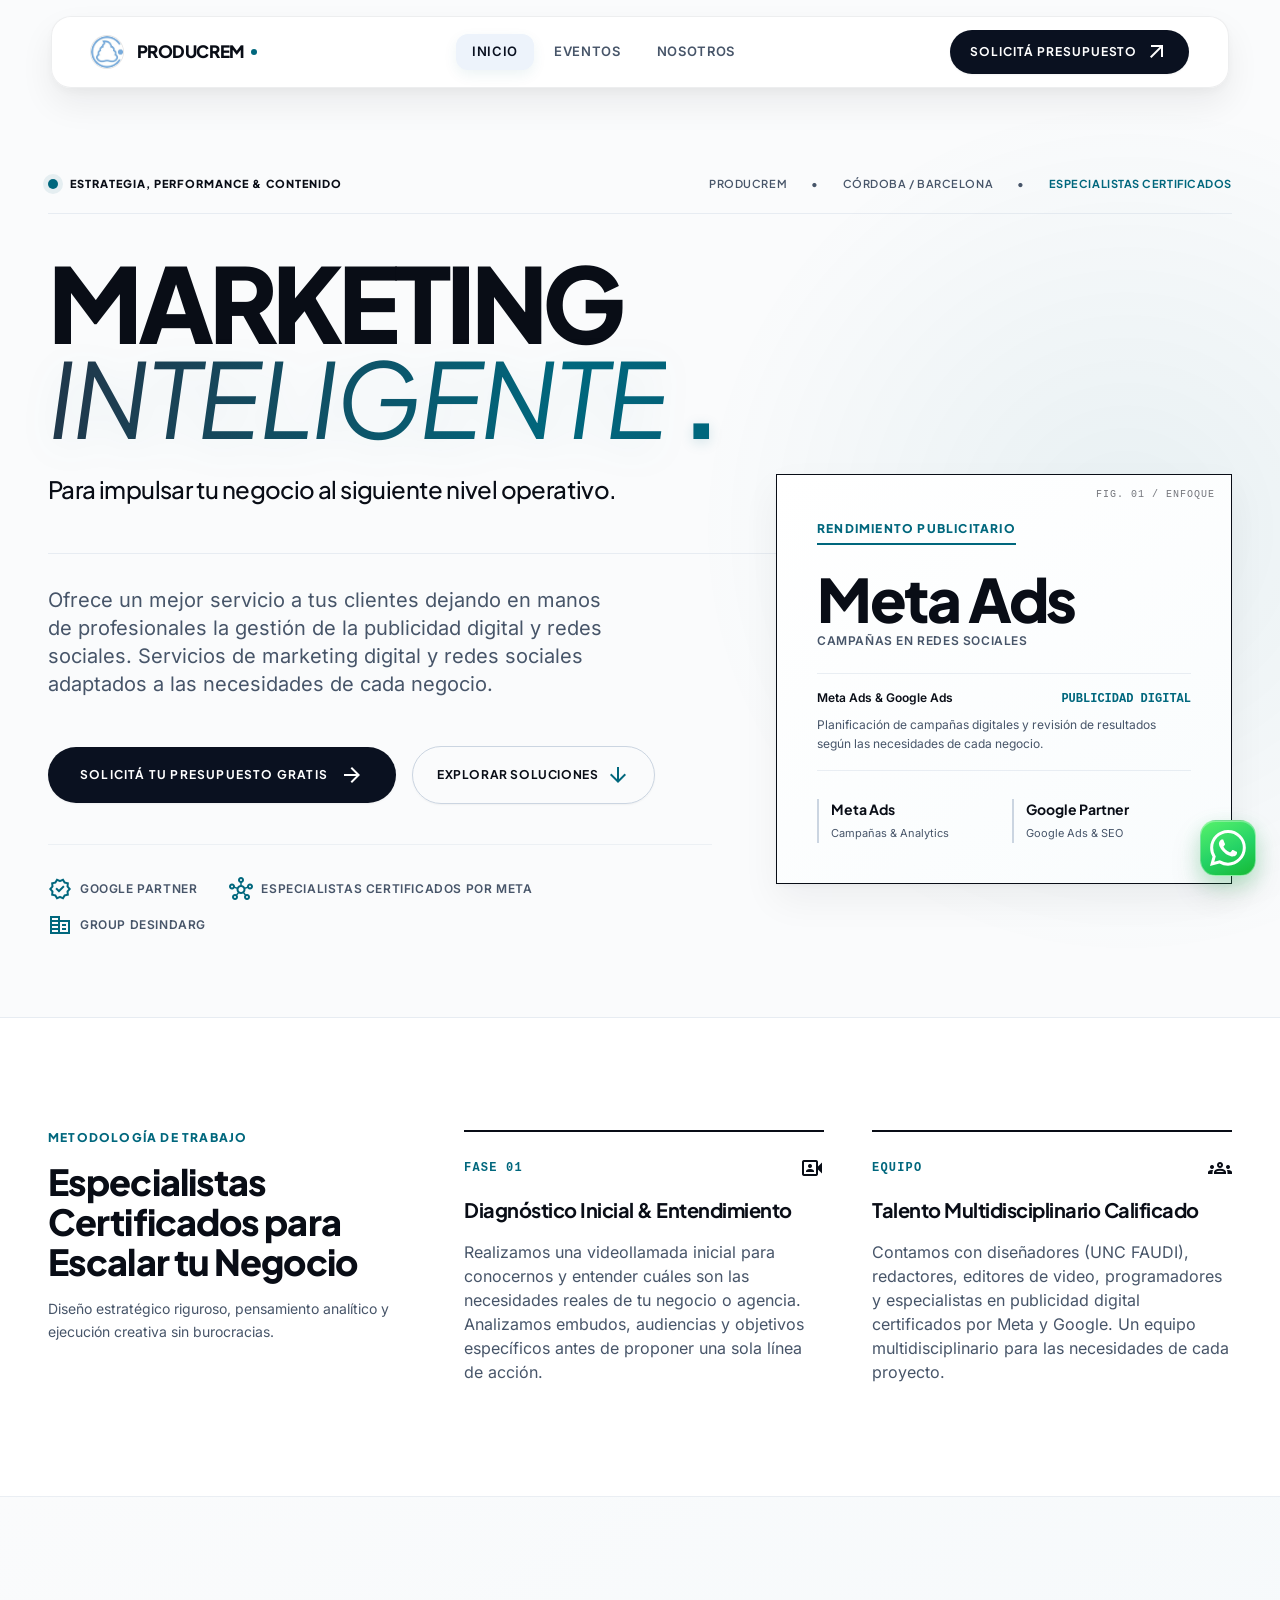
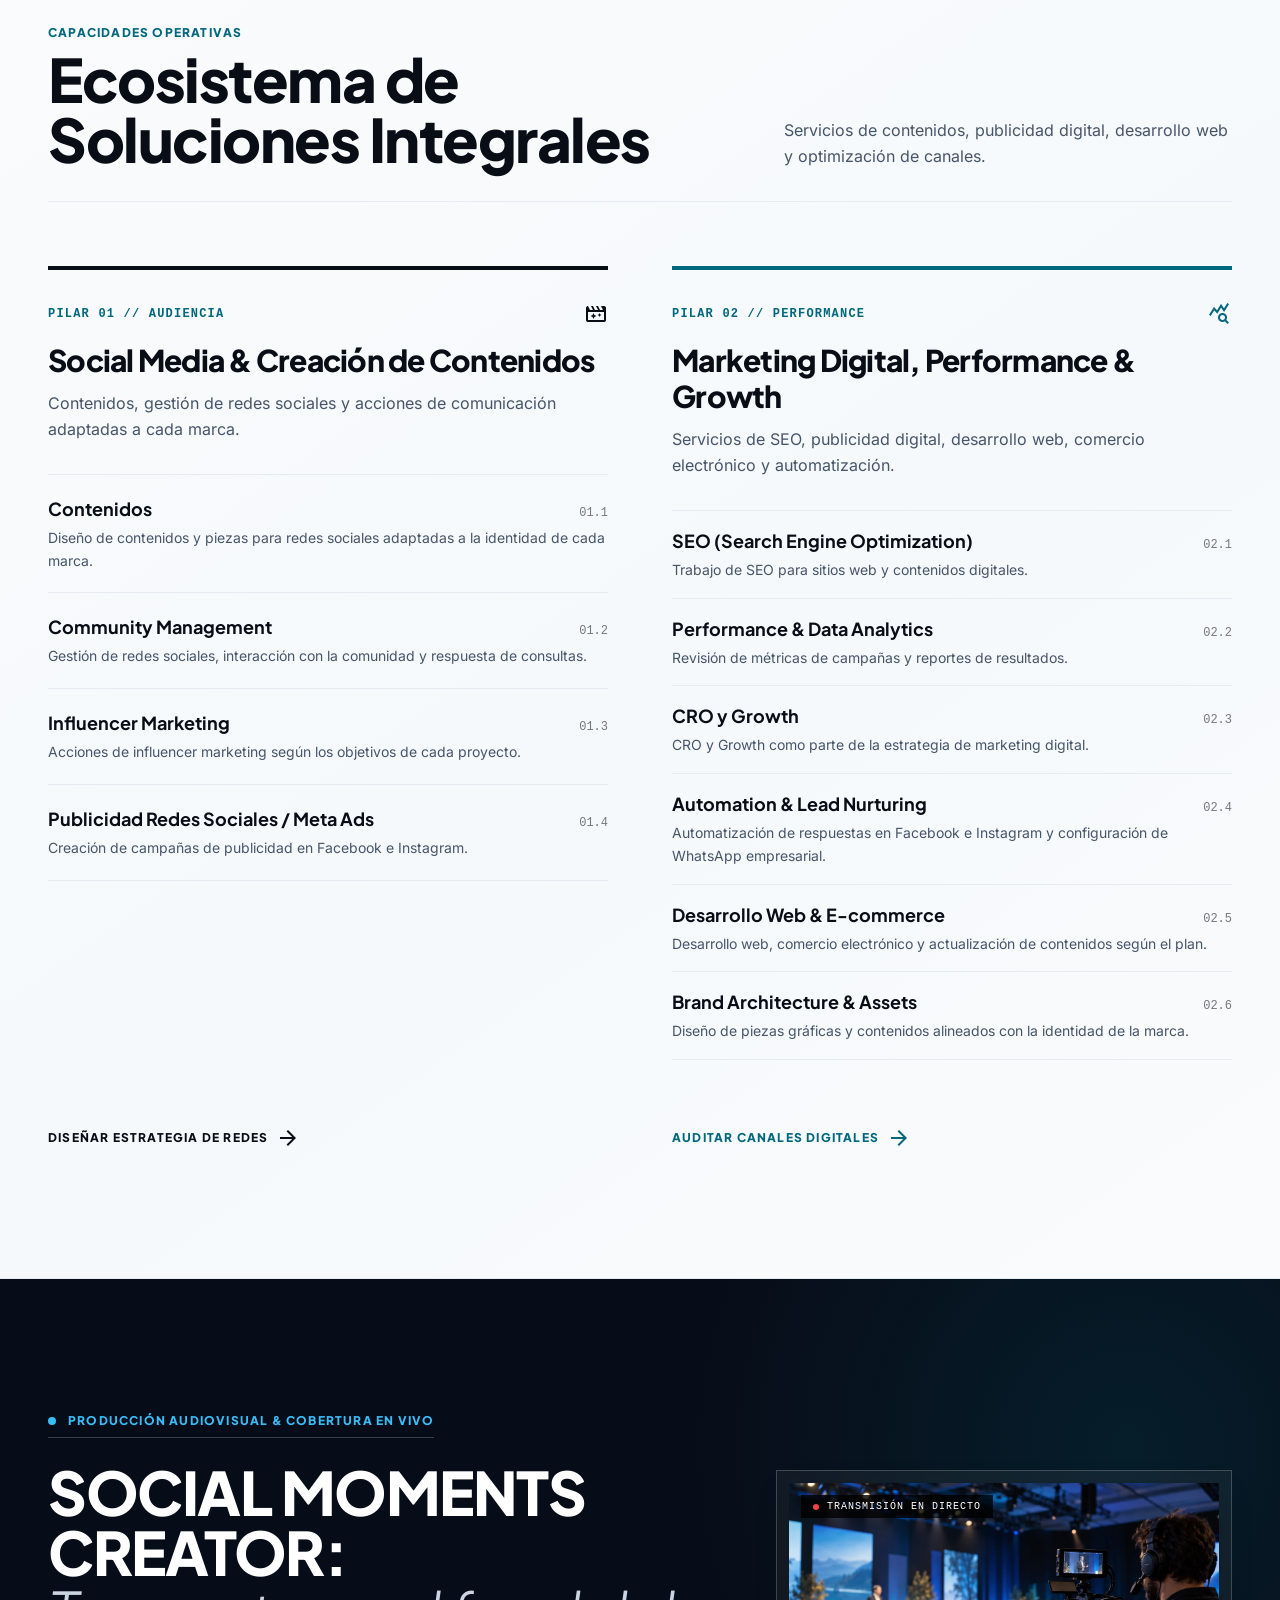
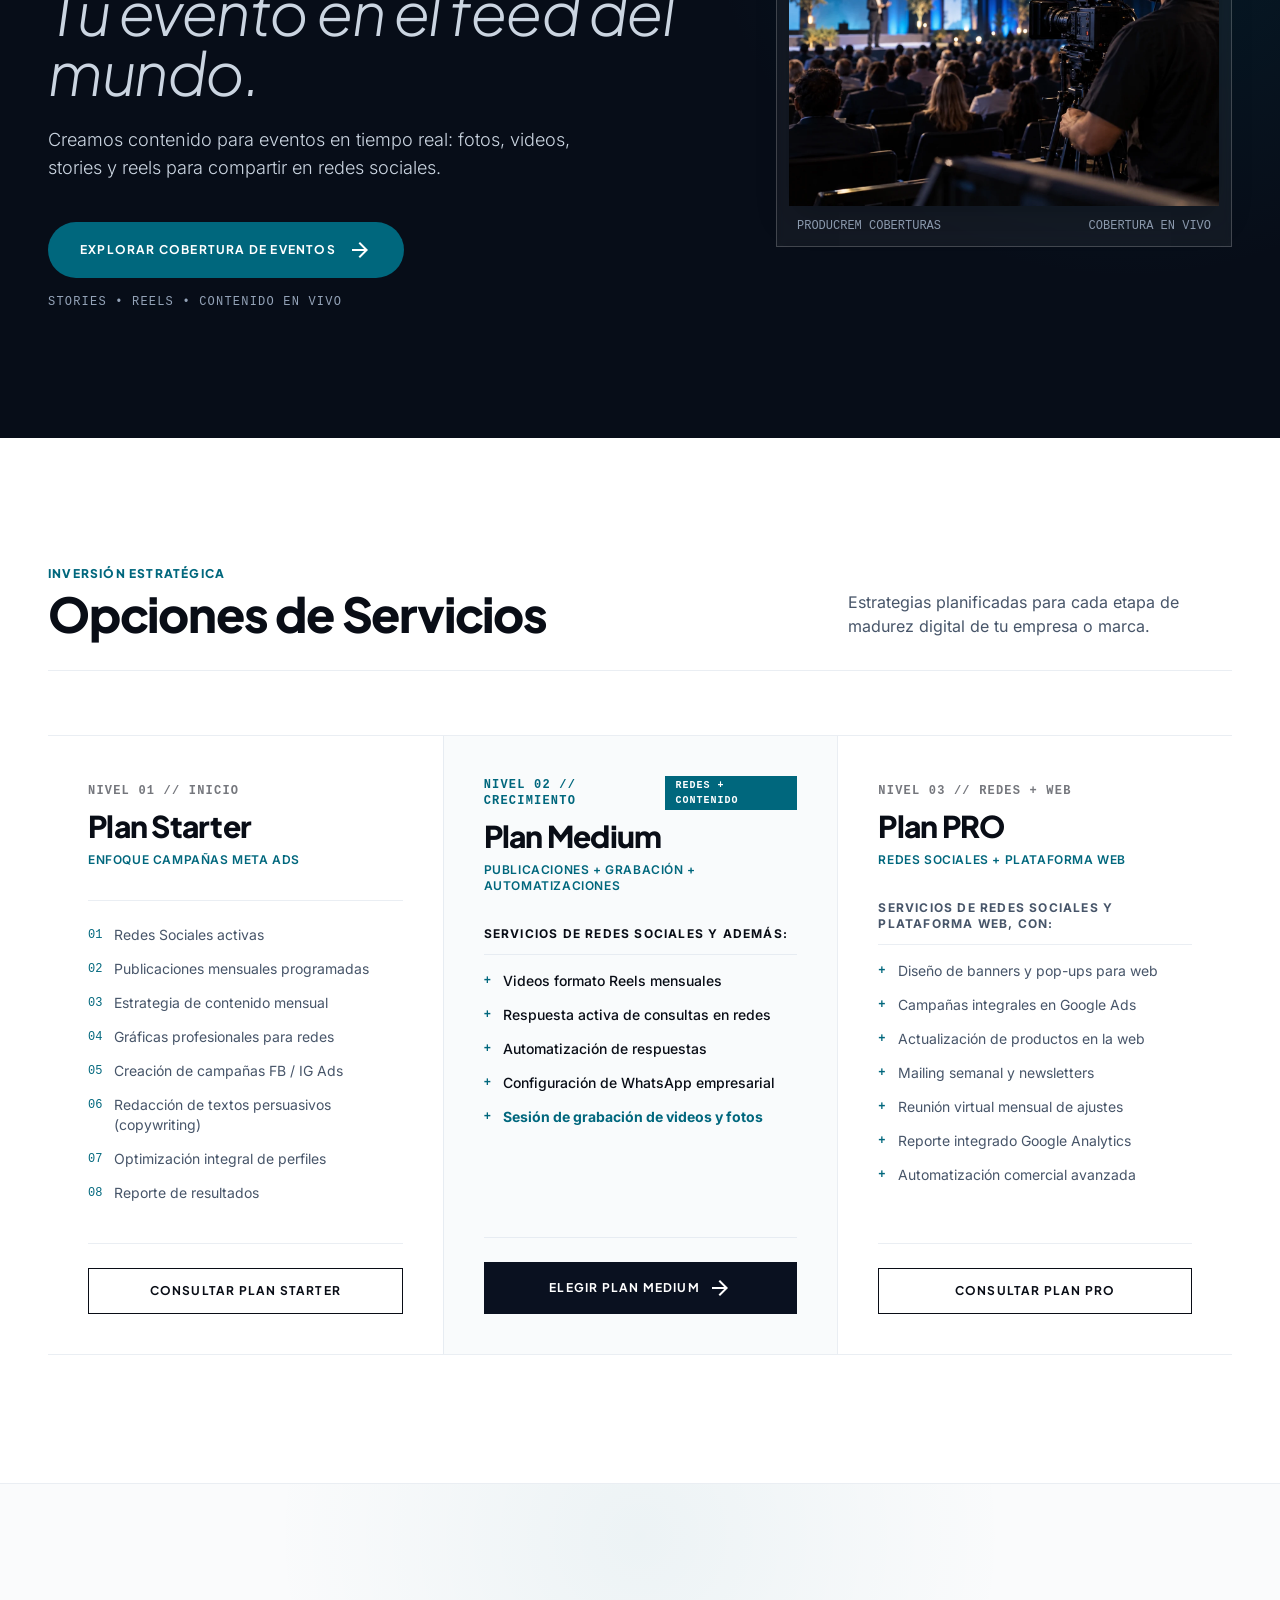
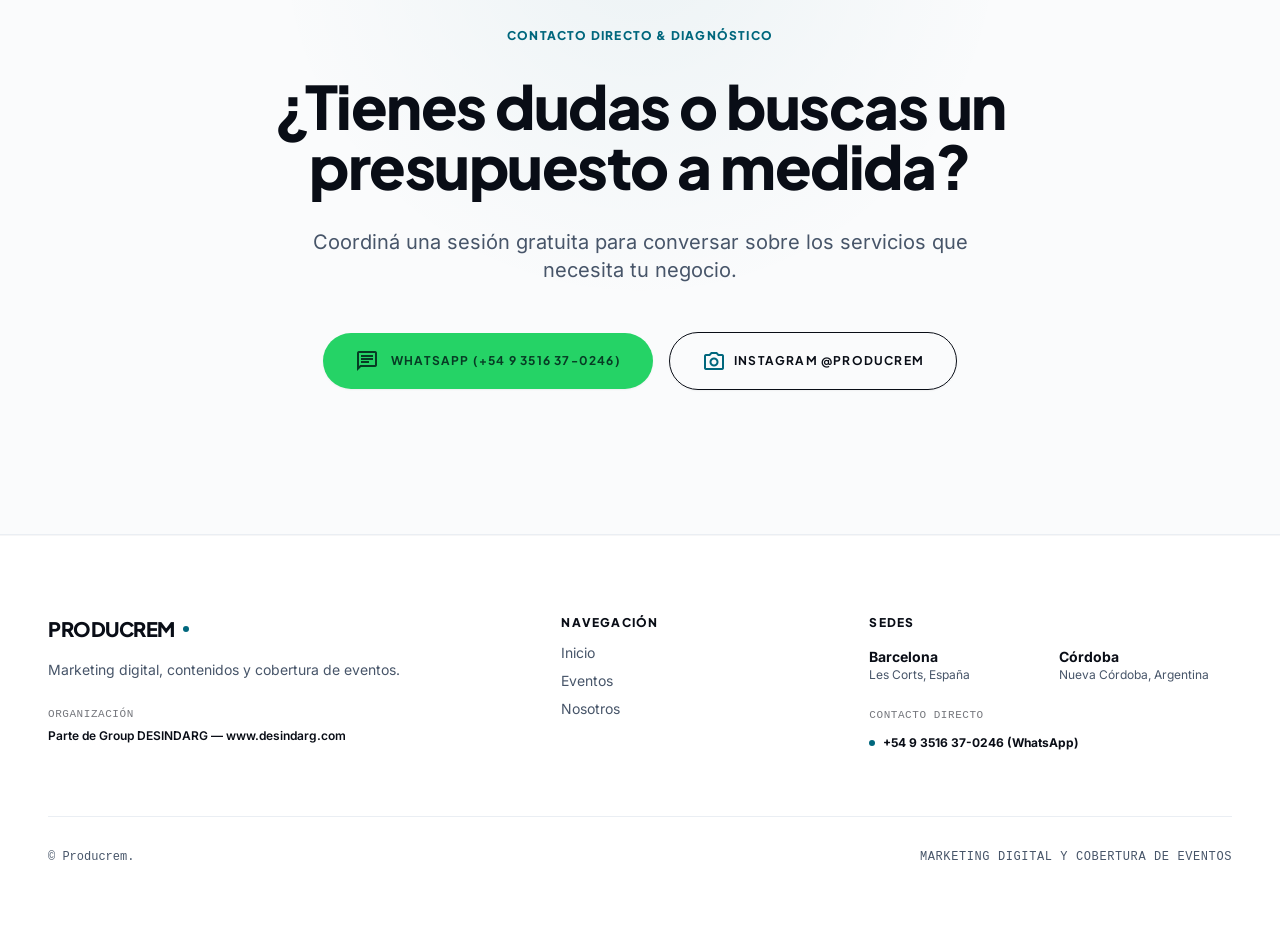
==== index.html @ d6ac721d "Add files via upload" ====
<!DOCTYPE html>

<html class="scroll-smooth" lang="es"><head>
<meta charset="utf-8"/>
<meta content="width=device-width, initial-scale=1.0" name="viewport"/>
<meta content="web_standard" name="shell-type"/>
<title>Producrem | Marketing Digital y Eventos</title>




<style>
    @layer base {
      html, body {
        margin: 0;
        padding: 0;
        text-rendering: optimizeLegibility;
        -webkit-font-smoothing: antialiased;
      }
      body {
        overscroll-behavior-y: none;
      }
    }
    ::selection {
      background-color: #00677d;
      color: #ffffff;
    }
  </style>
<link href="tailwind-home.css" rel="stylesheet"/>
<link href="fonts-home.css" rel="stylesheet"/>
<link href="site.css" rel="stylesheet"/>
<script src="site.js" defer></script>
</head>
<body class="site-home site-polished bg-background font-sans text-on-surface antialiased selection:bg-secondary selection:text-white">
<!-- 1. HEADER EDITORIAL MINIMALISTA -->
<header class="fixed top-0 left-0 right-0 z-50 w-full bg-background/90 backdrop-blur-md border-b border-outline-variant/40 transition-colors duration-200">
<div class="max-w-7xl mx-auto h-20 px-6 lg:px-12 flex items-center justify-between">
<!-- Logo Producrem -->
<a class="flex items-center gap-3.5 group" data-path="inicio" href="index.html">
<img alt="" class="w-8 h-8 rounded-full object-cover ring-1 ring-black/10 group-hover:scale-105 transition-transform" src="producrem-logo.jpg" width="150" height="150" decoding="async" fetchpriority="high"/>
<div class="flex items-center gap-1.5">
<span class="font-display font-black tracking-tight text-[17px] text-on-surface">PRODUCREM</span>
<span class="w-1.5 h-1.5 rounded-full bg-secondary inline-block"></span>
</div>
</a>
<!-- Clean Editorial Navigation -->
<nav aria-label="Navegación principal" class="hidden md:flex items-center gap-8 text-[13px] tracking-wider uppercase font-semibold text-on-surface-variant">
<a aria-current="page" class="text-on-surface border-b-2 border-primary pb-0.5" data-path="inicio" href="index.html">Inicio</a>
<a class="hover:text-on-surface transition-colors" data-path="eventos" href="eventos.html">Eventos</a>
<a class="hover:text-on-surface transition-colors" data-path="nosotros" href="nosotros.html">Nosotros</a>
</nav>
<!-- Minimal CTA -->
<div class="hidden md:flex items-center gap-4">
<a class="inline-flex items-center justify-center gap-2 px-5 py-2.5 rounded-full bg-primary text-on-primary font-display font-bold text-xs uppercase tracking-widest hover:bg-secondary transition-all duration-300 shadow-sm" href="https://wa.me/5493516370246" rel="noopener noreferrer" target="_blank">
<span>Solicitá Presupuesto</span>
<span class="material-symbols-outlined text-[15px]">arrow_outward</span>
</a>
</div>
<details class="site-mobile-menu md:hidden">
<summary aria-label="Menú de navegación"><span class="material-symbols-outlined site-menu-open-icon" aria-hidden="true">menu</span><span class="material-symbols-outlined site-menu-close-icon" aria-hidden="true">close</span></summary>
<nav class="site-mobile-panel" aria-label="Navegación móvil">
<a data-path="inicio" href="index.html" aria-current="page">Inicio</a>
<a data-path="eventos" href="eventos.html">Eventos</a>
<a data-path="nosotros" href="nosotros.html">Nosotros</a>
<a class="site-mobile-contact" href="https://wa.me/5493516370246" rel="noopener noreferrer" target="_blank">Solicitá Presupuesto</a>
</nav>
</details>
</div>
</header>
<main class="w-full pt-20">
<!-- 2. HERO EDITORIAL MONUMENTAL -->
<section class="relative w-full border-b border-outline-variant/40 pt-16 lg:pt-24 pb-20 px-6 lg:px-12 bg-background overflow-hidden">
<div class="max-w-7xl mx-auto">
<!-- Category & Volume Meta -->
<div class="flex flex-wrap items-center justify-between border-b border-outline-variant/40 pb-5 mb-10 gap-4">
<div class="flex items-center gap-3">
<span class="site-hero-kicker-dot inline-block w-2.5 h-2.5 bg-secondary rounded-full"></span>
<span class="font-display uppercase tracking-widest font-extrabold text-[11px] text-on-surface">
              Estrategia, Performance &amp; Contenido
            </span>
</div>
<div class="flex items-center gap-6 font-display text-[11px] uppercase tracking-wider text-on-surface-variant font-semibold">
<span>Producrem</span>
<span class="hidden sm:inline">•</span>
<span class="hidden sm:inline">Córdoba / Barcelona</span>
<span>•</span>
<span class="text-secondary font-bold">Especialistas certificados</span>
</div>
</div>
<!-- Monumental Typographic Headline -->
<div class="space-y-3 mb-12">
<h1 class="font-display font-black tracking-tightest leading-[0.92] text-[46px] sm:text-[68px] md:text-[84px] lg:text-[104px] text-on-surface uppercase">
            Marketing<br/>
<span class="site-hero-accent font-light italic tracking-tight text-on-surface-variant">Inteligente</span>
<span class="site-hero-dot inline-block text-secondary not-italic">.</span>
</h1>
<p class="font-display text-lg sm:text-2xl text-on-surface font-medium max-w-3xl pt-4 tracking-tight">
            Para impulsar tu negocio al siguiente nivel operativo.
          </p>
</div>
<!-- Two-Column Editorial Spread -->
<div class="grid grid-cols-1 lg:grid-cols-12 gap-12 lg:gap-16 pt-8 border-t border-outline-variant/40 items-start">
<!-- Column Left: Manifesto paragraph & CTAs -->
<div class="lg:col-span-7 flex flex-col justify-between h-full space-y-10">
<p class="text-on-surface-variant text-lg sm:text-xl leading-relaxed font-normal max-w-xl">
              Ofrece un mejor servicio a tus clientes dejando en manos de profesionales la gestión de la publicidad digital y redes sociales. Servicios de marketing digital y redes sociales adaptados a las necesidades de cada negocio.
            </p>
<div class="flex flex-wrap items-center gap-4 pt-2">
<a class="inline-flex items-center gap-3 px-8 py-4 bg-primary text-on-primary font-display font-bold text-xs uppercase tracking-widest rounded-full hover:bg-secondary transition-colors group shadow-sm" href="https://wa.me/5493516370246" rel="noopener noreferrer" target="_blank">
<span>Solicitá tu Presupuesto Gratis</span>
<span class="material-symbols-outlined text-[16px] group-hover:translate-x-1 transition-transform">arrow_forward</span>
</a>
<a class="inline-flex items-center gap-2 px-6 py-4 border border-outline-variant text-on-surface font-display font-bold text-xs uppercase tracking-wider rounded-full hover:border-on-surface transition-colors" href="#ecosistema">
<span>Explorar Soluciones</span>
<span class="material-symbols-outlined text-[16px] text-secondary">arrow_downward</span>
</a>
</div>
<!-- Certified Endorsement Line -->
<div class="pt-8 border-t border-outline-variant/30 flex flex-wrap items-center gap-y-3 gap-x-8 text-xs uppercase tracking-wider font-semibold text-on-surface-variant">
<div class="flex items-center gap-2">
<span class="material-symbols-outlined text-secondary text-[18px]">verified</span>
<span>Google Partner</span>
</div>
<div class="flex items-center gap-2">
<span class="material-symbols-outlined text-secondary text-[18px]">hub</span>
<span>Especialistas certificados por Meta</span>
</div>
<div class="flex items-center gap-2">
<span class="material-symbols-outlined text-secondary text-[18px]">corporate_fare</span>
<span>Group DESINDARG</span>
</div>
</div>
</div>
<!-- Column Right: Editorial Architecture Frame (No floating generic card) -->
<div class="lg:col-span-5">
<div class="site-feature-card border border-on-surface bg-surface-container-lowest p-8 lg:p-10 relative">
<!-- Corner index mark -->
<span class="absolute top-3 right-4 font-mono text-[10px] uppercase tracking-widest text-outline">FIG. 01 / ENFOQUE</span>
<div class="space-y-6">
<div class="inline-block border-b-2 border-secondary pb-1">
<span class="font-display text-xs uppercase tracking-widest font-extrabold text-secondary">Rendimiento Publicitario</span>
</div>
<div>
<div class="font-display font-black text-5xl sm:text-6xl text-on-surface tracking-tighter leading-none mb-1">
                    Meta Ads
                  </div>
<p class="font-sans text-xs text-on-surface-variant uppercase tracking-wider font-semibold">
                    Campañas en redes sociales
                  </p>
</div>
<div class="py-4 border-y border-outline-variant/40 space-y-2">
<div class="flex justify-between items-baseline text-xs">
<span class="font-semibold text-on-surface">Meta Ads &amp; Google Ads</span>
<span class="font-mono text-secondary font-bold">PUBLICIDAD DIGITAL</span>
</div>
<p class="text-xs text-on-surface-variant leading-relaxed">
                    Planificación de campañas digitales y revisión de resultados según las necesidades de cada negocio.
                  </p>
</div>
<div class="grid grid-cols-2 gap-4 pt-1">
<div class="border-l-2 border-outline-variant pl-3">
<span class="block font-display font-bold text-sm text-on-surface">Meta Ads</span>
<span class="text-[11px] text-on-surface-variant">Campañas &amp; Analytics</span>
</div>
<div class="border-l-2 border-outline-variant pl-3">
<span class="block font-display font-bold text-sm text-on-surface">Google Partner</span>
<span class="text-[11px] text-on-surface-variant">Google Ads &amp; SEO</span>
</div>
</div>
</div>
</div>
</div>
</div>
</div>
</section>
<!-- 3. MANIFIESTO Y VALOR: Editorial Text & Method -->
<section class="w-full border-b border-outline-variant/40 px-6 lg:px-12 py-20 lg:py-28 bg-white">
<div class="max-w-7xl mx-auto">
<div class="grid grid-cols-1 lg:grid-cols-12 gap-12 lg:gap-16">
<!-- Left: Subheader -->
<div class="lg:col-span-4 space-y-4">
<span class="font-display text-xs uppercase tracking-widest font-extrabold text-secondary block">
              Metodología de Trabajo
            </span>
<h2 class="font-display font-extrabold text-3xl sm:text-4xl text-on-surface tracking-tight leading-tight">
              Especialistas Certificados para Escalar tu Negocio
            </h2>
<p class="text-on-surface-variant text-sm leading-relaxed">
              Diseño estratégico riguroso, pensamiento analítico y ejecución creativa sin burocracias.
            </p>
</div>
<!-- Right: Two Long-form Editorial Columns -->
<div class="lg:col-span-8 grid grid-cols-1 md:grid-cols-2 gap-8 lg:gap-12">
<div class="site-method-card border-t-2 border-on-surface pt-6 space-y-4">
<div class="flex items-center justify-between">
<span class="font-mono text-xs font-bold text-secondary tracking-widest">FASE 01</span>
<span class="material-symbols-outlined text-on-surface text-[22px]">video_camera_front</span>
</div>
<h3 class="font-display font-bold text-xl text-on-surface tracking-tight">
                Diagnóstico Inicial &amp; Entendimiento
              </h3>
<p class="text-on-surface-variant text-sm sm:text-base leading-relaxed">
                Realizamos una videollamada inicial para conocernos y entender cuáles son las necesidades reales de tu negocio o agencia. Analizamos embudos, audiencias y objetivos específicos antes de proponer una sola línea de acción.
              </p>
</div>
<div class="site-method-card border-t-2 border-on-surface pt-6 space-y-4">
<div class="flex items-center justify-between">
<span class="font-mono text-xs font-bold text-secondary tracking-widest">EQUIPO</span>
<span class="material-symbols-outlined text-on-surface text-[22px]">groups</span>
</div>
<h3 class="font-display font-bold text-xl text-on-surface tracking-tight">
                Talento Multidisciplinario Calificado
              </h3>
<p class="text-on-surface-variant text-sm sm:text-base leading-relaxed">
                Contamos con diseñadores (UNC FAUDI), redactores, editores de video, programadores y especialistas en publicidad digital certificados por Meta y Google. Un equipo multidisciplinario para las necesidades de cada proyecto.
              </p>
</div>
</div>
</div>
</div>
</section>
<!-- 4. ECOSISTEMA DE SOLUCIONES: Editorial Spread & Typographic Hierarchy -->
<section class="w-full border-b border-outline-variant/40 px-6 lg:px-12 py-20 lg:py-32 bg-background" id="ecosistema">
<div class="max-w-7xl mx-auto">
<!-- Header -->
<div class="flex flex-col lg:flex-row lg:items-end justify-between border-b border-outline-variant/40 pb-8 mb-16 gap-6">
<div class="max-w-2xl">
<span class="font-display text-xs uppercase tracking-widest font-extrabold text-secondary block mb-2">
              Capacidades Operativas
            </span>
<h2 class="font-display font-black text-3xl sm:text-5xl lg:text-6xl text-on-surface tracking-tight">
              Ecosistema de Soluciones Integrales
            </h2>
</div>
<p class="text-on-surface-variant text-base max-w-md font-normal leading-relaxed">
            Servicios de contenidos, publicidad digital, desarrollo web y optimización de canales.
          </p>
</div>
<!-- 2 Massive Editorial Pillars -->
<div class="grid grid-cols-1 lg:grid-cols-2 gap-12 lg:gap-16">
<!-- Pillar 1: Social Media & Contenidos -->
<div class="flex flex-col justify-between border-t-4 border-on-surface pt-8 space-y-10">
<div>
<div class="flex items-center justify-between mb-4">
<span class="font-mono text-xs font-bold uppercase tracking-widest text-secondary">PILAR 01 // AUDIENCIA</span>
<span class="material-symbols-outlined text-on-surface text-[26px]">movie_filter</span>
</div>
<h3 class="font-display font-extrabold text-2xl sm:text-3xl text-on-surface tracking-tight mb-3">
                Social Media &amp; Creación de Contenidos
              </h3>
<p class="text-on-surface-variant text-base leading-relaxed mb-8">
                Contenidos, gestión de redes sociales y acciones de comunicación adaptadas a cada marca.
              </p>
<!-- Typographic Line Items -->
<div class="divide-y divide-outline-variant/40 border-y border-outline-variant/40">
<div class="py-5 group">
<div class="flex items-baseline justify-between gap-4 mb-1">
<span class="font-display font-bold text-lg text-on-surface">Contenidos</span>
<span class="font-mono text-xs text-outline group-hover:text-secondary transition-colors">01.1</span>
</div>
<p class="text-sm text-on-surface-variant leading-relaxed">
                    Diseño de contenidos y piezas para redes sociales adaptadas a la identidad de cada marca.
                  </p>
</div>
<div class="py-5 group">
<div class="flex items-baseline justify-between gap-4 mb-1">
<span class="font-display font-bold text-lg text-on-surface">Community Management</span>
<span class="font-mono text-xs text-outline group-hover:text-secondary transition-colors">01.2</span>
</div>
<p class="text-sm text-on-surface-variant leading-relaxed">
                    Gestión de redes sociales, interacción con la comunidad y respuesta de consultas.
                  </p>
</div>
<div class="py-5 group">
<div class="flex items-baseline justify-between gap-4 mb-1">
<span class="font-display font-bold text-lg text-on-surface">Influencer Marketing</span>
<span class="font-mono text-xs text-outline group-hover:text-secondary transition-colors">01.3</span>
</div>
<p class="text-sm text-on-surface-variant leading-relaxed">
                    Acciones de influencer marketing según los objetivos de cada proyecto.
                  </p>
</div>
<div class="py-5 group">
<div class="flex items-baseline justify-between gap-4 mb-1">
<span class="font-display font-bold text-lg text-on-surface">Publicidad Redes Sociales / Meta Ads</span>
<span class="font-mono text-xs text-outline group-hover:text-secondary transition-colors">01.4</span>
</div>
<p class="text-sm text-on-surface-variant leading-relaxed">
                    Creación de campañas de publicidad en Facebook e Instagram.
                  </p>
</div>
</div>
</div>
<div class="pt-6">
<a class="inline-flex items-center gap-2 font-display text-xs uppercase tracking-widest font-extrabold text-on-surface hover:text-secondary transition-colors" href="https://wa.me/5493516370246" rel="noopener noreferrer" target="_blank">
<span>Diseñar estrategia de redes</span>
<span class="material-symbols-outlined text-[16px]">arrow_forward</span>
</a>
</div>
</div>
<!-- Pillar 2: Marketing Digital & Performance -->
<div class="flex flex-col justify-between border-t-4 border-secondary pt-8 space-y-10">
<div>
<div class="flex items-center justify-between mb-4">
<span class="font-mono text-xs font-bold uppercase tracking-widest text-secondary">PILAR 02 // PERFORMANCE</span>
<span class="material-symbols-outlined text-secondary text-[26px]">query_stats</span>
</div>
<h3 class="font-display font-extrabold text-2xl sm:text-3xl text-on-surface tracking-tight mb-3">
                Marketing Digital, Performance &amp; Growth
              </h3>
<p class="text-on-surface-variant text-base leading-relaxed mb-8">
                Servicios de SEO, publicidad digital, desarrollo web, comercio electrónico y automatización.
              </p>
<!-- Typographic Line Items -->
<div class="divide-y divide-outline-variant/40 border-y border-outline-variant/40">
<div class="py-4 group">
<div class="flex items-baseline justify-between gap-4 mb-1">
<span class="font-display font-bold text-lg text-on-surface">SEO (Search Engine Optimization)</span>
<span class="font-mono text-xs text-outline group-hover:text-secondary transition-colors">02.1</span>
</div>
<p class="text-sm text-on-surface-variant leading-relaxed">
                    Trabajo de SEO para sitios web y contenidos digitales.
                  </p>
</div>
<div class="py-4 group">
<div class="flex items-baseline justify-between gap-4 mb-1">
<span class="font-display font-bold text-lg text-on-surface">Performance &amp; Data Analytics</span>
<span class="font-mono text-xs text-outline group-hover:text-secondary transition-colors">02.2</span>
</div>
<p class="text-sm text-on-surface-variant leading-relaxed">
                    Revisión de métricas de campañas y reportes de resultados.
                  </p>
</div>
<div class="py-4 group">
<div class="flex items-baseline justify-between gap-4 mb-1">
<span class="font-display font-bold text-lg text-on-surface">CRO y Growth</span>
<span class="font-mono text-xs text-outline group-hover:text-secondary transition-colors">02.3</span>
</div>
<p class="text-sm text-on-surface-variant leading-relaxed">
                    CRO y Growth como parte de la estrategia de marketing digital.
                  </p>
</div>
<div class="py-4 group">
<div class="flex items-baseline justify-between gap-4 mb-1">
<span class="font-display font-bold text-lg text-on-surface">Automation &amp; Lead Nurturing</span>
<span class="font-mono text-xs text-outline group-hover:text-secondary transition-colors">02.4</span>
</div>
<p class="text-sm text-on-surface-variant leading-relaxed">
                    Automatización de respuestas en Facebook e Instagram y configuración de WhatsApp empresarial.
                  </p>
</div>
<div class="py-4 group">
<div class="flex items-baseline justify-between gap-4 mb-1">
<span class="font-display font-bold text-lg text-on-surface">Desarrollo Web &amp; E-commerce</span>
<span class="font-mono text-xs text-outline group-hover:text-secondary transition-colors">02.5</span>
</div>
<p class="text-sm text-on-surface-variant leading-relaxed">
                    Desarrollo web, comercio electrónico y actualización de contenidos según el plan.
                  </p>
</div>
<div class="py-4 group">
<div class="flex items-baseline justify-between gap-4 mb-1">
<span class="font-display font-bold text-lg text-on-surface">Brand Architecture &amp; Assets</span>
<span class="font-mono text-xs text-outline group-hover:text-secondary transition-colors">02.6</span>
</div>
<p class="text-sm text-on-surface-variant leading-relaxed">
                    Diseño de piezas gráficas y contenidos alineados con la identidad de la marca.
                  </p>
</div>
</div>
</div>
<div class="pt-6">
<a class="inline-flex items-center gap-2 font-display text-xs uppercase tracking-widest font-extrabold text-secondary hover:text-on-surface transition-colors" href="https://wa.me/5493516370246" rel="noopener noreferrer" target="_blank">
<span>Auditar canales digitales</span>
<span class="material-symbols-outlined text-[16px]">arrow_forward</span>
</a>
</div>
</div>
</div>
</div>
</section>
<!-- 5. BANNER EDITORIAL DE EVENTOS: Cinematográfico a sangre / Midnight architecture -->
<section class="w-full bg-[#070d18] text-white py-20 lg:py-32 px-6 lg:px-12 relative overflow-hidden">
<div class="max-w-7xl mx-auto relative z-10">
<div class="grid grid-cols-1 lg:grid-cols-12 gap-12 lg:gap-16 items-center">
<!-- Left Column -->
<div class="lg:col-span-7 space-y-6">
<div class="inline-flex items-center gap-3 border-b border-white/20 pb-2">
<span class="w-2 h-2 rounded-full bg-secondary-container animate-pulse"></span>
<span class="font-display uppercase tracking-widest font-extrabold text-xs text-secondary-container">
                Producción Audiovisual &amp; Cobertura en Vivo
              </span>
</div>
<h2 class="font-display font-black text-3xl sm:text-5xl lg:text-6xl tracking-tight leading-tight uppercase">
              Social Moments Creator: <br/>
<span class="font-light italic text-slate-300 normal-case">Tu evento en el feed del mundo.</span>
</h2>
<p class="text-slate-300 text-base sm:text-lg font-light leading-relaxed max-w-xl">
              Creamos contenido para eventos en tiempo real: fotos, videos, stories y reels para compartir en redes sociales.
            </p>
<div class="pt-4 flex flex-wrap items-center gap-4">
<a class="inline-flex items-center gap-3 px-8 py-4 bg-secondary text-white font-display font-bold text-xs uppercase tracking-widest rounded-full hover:bg-white hover:text-primary transition-all duration-300" data-path="eventos" href="eventos.html">
<span>Explorar Cobertura de Eventos</span>
<span class="material-symbols-outlined text-[16px]">arrow_forward</span>
</a>
<span class="text-xs uppercase tracking-widest text-slate-400 font-mono">Stories • Reels • Contenido en vivo</span>
</div>
</div>
<!-- Right Column: Cinematic Photography Spread Frame -->
<div class="lg:col-span-5">
<div class="relative border border-white/20 p-2 sm:p-3 bg-white/5 backdrop-blur-sm">
<div class="site-social-frame relative w-full aspect-[4/3] overflow-hidden">
<div class="w-full h-full bg-cover bg-center transition-transform duration-700 hover:scale-105" role="img" aria-label="Camarógrafo cubriendo una conferencia corporativa." style="background-image: url('inicio-cobertura-evento.webp')"></div>
<div class="absolute top-3 left-3 px-3 py-1 bg-black/80 text-white font-mono text-[10px] uppercase tracking-widest flex items-center gap-2">
<span class="w-1.5 h-1.5 rounded-full bg-red-500 animate-pulse"></span>
<span>TRANSMISIÓN EN DIRECTO</span>
</div>
</div>
<div class="pt-3 px-2 flex items-center justify-between font-mono text-xs text-slate-400">
<span>PRODUCREM COBERTURAS</span>
<span>COBERTURA EN VIVO</span>
</div>
</div>
</div>
</div>
</div>
</section>
<!-- 6. ESTRUCTURA DE PLANES TRANSPARENTES: Editorial Pricing Table -->
<section class="w-full border-b border-outline-variant/40 px-6 lg:px-12 py-20 lg:py-32 bg-white">
<div class="max-w-7xl mx-auto">
<div class="flex flex-col md:flex-row md:items-end justify-between border-b border-outline-variant/40 pb-8 mb-16 gap-6">
<div class="max-w-2xl">
<span class="font-display text-xs uppercase tracking-widest font-extrabold text-secondary block mb-2">
              Inversión Estratégica
            </span>
<h2 class="font-display font-black text-3xl sm:text-5xl text-on-surface tracking-tight">
              Opciones de Servicios
            </h2>
</div>
<p class="text-on-surface-variant text-base max-w-sm font-normal">
            Estrategias planificadas para cada etapa de madurez digital de tu empresa o marca.
          </p>
</div>
<!-- 3-Column Integrated Editorial Matrix (No cards, pure typographic architecture) -->
<div class="grid grid-cols-1 lg:grid-cols-3 border-y border-outline-variant/40 divide-y lg:divide-y-0 lg:divide-x divide-outline-variant/40">
<!-- Column 1: Starter -->
<div class="site-plan p-8 lg:p-10 flex flex-col justify-between space-y-10">
<div>
<div class="space-y-2 mb-8">
<span class="font-mono text-xs uppercase tracking-widest text-outline font-bold">NIVEL 01 // INICIO</span>
<h3 class="font-display font-extrabold text-3xl text-on-surface tracking-tight">Plan Starter</h3>
<p class="text-xs uppercase tracking-wider font-semibold text-secondary">Enfoque Campañas Meta Ads</p>
</div>
<ul class="space-y-3.5 text-sm text-on-surface-variant border-t border-outline-variant/40 pt-6">
<li class="flex items-start gap-3">
<span class="font-mono text-secondary text-xs mt-0.5">01</span>
<span>Redes Sociales activas</span>
</li>
<li class="flex items-start gap-3">
<span class="font-mono text-secondary text-xs mt-0.5">02</span>
<span>Publicaciones mensuales programadas</span>
</li>
<li class="flex items-start gap-3">
<span class="font-mono text-secondary text-xs mt-0.5">03</span>
<span>Estrategia de contenido mensual</span>
</li>
<li class="flex items-start gap-3">
<span class="font-mono text-secondary text-xs mt-0.5">04</span>
<span>Gráficas profesionales para redes</span>
</li>
<li class="flex items-start gap-3">
<span class="font-mono text-secondary text-xs mt-0.5">05</span>
<span>Creación de campañas FB / IG Ads</span>
</li>
<li class="flex items-start gap-3">
<span class="font-mono text-secondary text-xs mt-0.5">06</span>
<span>Redacción de textos persuasivos (copywriting)</span>
</li>
<li class="flex items-start gap-3">
<span class="font-mono text-secondary text-xs mt-0.5">07</span>
<span>Optimización integral de perfiles</span>
</li>
<li class="flex items-start gap-3">
<span class="font-mono text-secondary text-xs mt-0.5">08</span>
<span>Reporte de resultados</span>
</li>
</ul>
</div>
<div class="pt-6 border-t border-outline-variant/40">
<a class="w-full inline-flex items-center justify-center py-3.5 border border-on-surface text-on-surface font-display font-bold text-xs uppercase tracking-widest hover:bg-on-surface hover:text-white transition-colors" href="https://wa.me/5493516370246?text=Hola,%20me%20interesa%20el%20Plan%20Starter" rel="noopener noreferrer" target="_blank">
<span>Consultar Plan Starter</span>
</a>
</div>
</div>
<!-- Column 2: Medium (Destacado por contraste editorial) -->
<div class="site-plan p-8 lg:p-10 flex flex-col justify-between space-y-10 bg-slate-50/80 border-t-4 lg:border-t-0 lg:border-t-4 border-secondary relative">
<div>
<div class="space-y-2 mb-8">
<div class="flex items-center justify-between">
<span class="font-mono text-xs uppercase tracking-widest text-secondary font-bold">NIVEL 02 // CRECIMIENTO</span>
<span class="px-2.5 py-0.5 bg-secondary text-white font-mono text-[10px] uppercase tracking-widest font-bold">REDES + CONTENIDO</span>
</div>
<h3 class="font-display font-extrabold text-3xl text-on-surface tracking-tight">Plan Medium</h3>
<p class="text-xs uppercase tracking-wider font-semibold text-secondary">Publicaciones + Grabación + Automatizaciones</p>
</div>
<div class="text-xs uppercase tracking-widest font-bold text-on-surface pb-3 border-b border-outline-variant/40">
                Servicios de redes sociales y además:
              </div>
<ul class="space-y-3.5 text-sm text-on-surface font-medium pt-4">
<li class="flex items-start gap-3">
<span class="font-mono text-secondary text-xs mt-0.5 font-bold">+</span>
<span>Videos formato Reels mensuales</span>
</li>
<li class="flex items-start gap-3">
<span class="font-mono text-secondary text-xs mt-0.5 font-bold">+</span>
<span>Respuesta activa de consultas en redes</span>
</li>
<li class="flex items-start gap-3">
<span class="font-mono text-secondary text-xs mt-0.5 font-bold">+</span>
<span>Automatización de respuestas</span>
</li>
<li class="flex items-start gap-3">
<span class="font-mono text-secondary text-xs mt-0.5 font-bold">+</span>
<span>Configuración de WhatsApp empresarial</span>
</li>
<li class="flex items-start gap-3">
<span class="font-mono text-secondary text-xs mt-0.5 font-bold">+</span>
<span class="font-bold text-secondary">Sesión de grabación de videos y fotos</span>
</li>
</ul>
</div>
<div class="pt-6 border-t border-outline-variant/40">
<a class="w-full inline-flex items-center justify-center gap-2 py-3.5 bg-primary text-white font-display font-bold text-xs uppercase tracking-widest hover:bg-secondary transition-colors" href="https://wa.me/5493516370246?text=Hola,%20me%20interesa%20el%20Plan%20Medium" rel="noopener noreferrer" target="_blank">
<span>Elegir Plan Medium</span>
<span class="material-symbols-outlined text-[16px]">arrow_forward</span>
</a>
</div>
</div>
<!-- Column 3: PRO -->
<div class="site-plan p-8 lg:p-10 flex flex-col justify-between space-y-10">
<div>
<div class="space-y-2 mb-8">
<span class="font-mono text-xs uppercase tracking-widest text-outline font-bold">NIVEL 03 // REDES + WEB</span>
<h3 class="font-display font-extrabold text-3xl text-on-surface tracking-tight">Plan PRO</h3>
<p class="text-xs uppercase tracking-wider font-semibold text-secondary">Redes Sociales + Plataforma Web</p>
</div>
<div class="text-xs uppercase tracking-widest font-bold text-on-surface-variant pb-3 border-b border-outline-variant/40">
                Servicios de redes sociales y plataforma web, con:
              </div>
<ul class="space-y-3.5 text-sm text-on-surface-variant pt-4">
<li class="flex items-start gap-3">
<span class="font-mono text-secondary text-xs mt-0.5 font-bold">+</span>
<span>Diseño de banners y pop-ups para web</span>
</li>
<li class="flex items-start gap-3">
<span class="font-mono text-secondary text-xs mt-0.5 font-bold">+</span>
<span>Campañas integrales en Google Ads</span>
</li>
<li class="flex items-start gap-3">
<span class="font-mono text-secondary text-xs mt-0.5 font-bold">+</span>
<span>Actualización de productos en la web</span>
</li>
<li class="flex items-start gap-3">
<span class="font-mono text-secondary text-xs mt-0.5 font-bold">+</span>
<span>Mailing semanal y newsletters</span>
</li>
<li class="flex items-start gap-3">
<span class="font-mono text-secondary text-xs mt-0.5 font-bold">+</span>
<span>Reunión virtual mensual de ajustes</span>
</li>
<li class="flex items-start gap-3">
<span class="font-mono text-secondary text-xs mt-0.5 font-bold">+</span>
<span>Reporte integrado Google Analytics</span>
</li>
<li class="flex items-start gap-3">
<span class="font-mono text-secondary text-xs mt-0.5 font-bold">+</span>
<span>Automatización comercial avanzada</span>
</li>
</ul>
</div>
<div class="pt-6 border-t border-outline-variant/40">
<a class="w-full inline-flex items-center justify-center py-3.5 border border-on-surface text-on-surface font-display font-bold text-xs uppercase tracking-widest hover:bg-on-surface hover:text-white transition-colors" href="https://wa.me/5493516370246?text=Hola,%20me%20interesa%20el%20Plan%20PRO" rel="noopener noreferrer" target="_blank">
<span>Consultar Plan PRO</span>
</a>
</div>
</div>
</div>
</div>
</section>
<!-- 7. CIERRE / CONVERSIÓN: Editorial Statement -->
<section class="w-full px-6 lg:px-12 py-24 lg:py-36 bg-background">
<div class="max-w-5xl mx-auto text-center space-y-8">
<span class="font-display text-xs uppercase tracking-widest font-extrabold text-secondary block">
          Contacto Directo &amp; Diagnóstico
        </span>
<h2 class="font-display font-black text-4xl sm:text-6xl text-on-surface tracking-tight leading-tight">
          ¿Tienes dudas o buscas un presupuesto a medida?
        </h2>
<p class="text-on-surface-variant text-lg sm:text-xl font-normal max-w-2xl mx-auto leading-relaxed">
          Coordiná una sesión gratuita para conversar sobre los servicios que necesita tu negocio.
        </p>
<div class="pt-4 flex flex-wrap items-center justify-center gap-4">
<a class="site-whatsapp-cta inline-flex items-center gap-3 px-8 py-4 bg-primary text-white font-display font-bold text-xs uppercase tracking-widest rounded-full hover:bg-secondary transition-colors shadow-sm" href="https://wa.me/5493516370246" rel="noopener noreferrer" target="_blank">
<span class="material-symbols-outlined text-[18px]">chat</span>
<span>WhatsApp (+54 9 3516 37-0246)</span>
</a>
<a class="inline-flex items-center gap-2 px-8 py-4 border border-on-surface text-on-surface font-display font-bold text-xs uppercase tracking-widest rounded-full hover:bg-on-surface hover:text-white transition-colors" href="https://instagram.com/producrem" rel="noopener noreferrer" target="_blank">
<span class="material-symbols-outlined text-[18px] text-secondary">photo_camera</span>
<span>Instagram @producrem</span>
</a>
</div>
</div>
</section>
</main>
<!-- 8. FOOTER EDITORIAL CONSOLIDADO -->
<footer class="w-full border-t border-outline-variant/40 bg-white">
<div class="max-w-7xl mx-auto px-6 lg:px-12 py-16 lg:py-20">
<div class="grid grid-cols-1 md:grid-cols-12 gap-12 pb-16 border-b border-outline-variant/40">
<!-- Brand & Group DESINDARG -->
<div class="md:col-span-5 space-y-4">
<div class="flex items-center gap-2">
<span class="font-display font-black tracking-tight text-xl text-on-surface">PRODUCREM</span>
<span class="w-1.5 h-1.5 rounded-full bg-secondary"></span>
</div>
<p class="text-on-surface-variant text-sm leading-relaxed max-w-sm">
            Marketing digital, contenidos y cobertura de eventos.
          </p>
<div class="pt-2">
<span class="font-mono text-[11px] uppercase tracking-wider text-outline block">Organización</span>
<a class="text-xs font-semibold text-on-surface hover:text-secondary transition-colors" href="https://www.desindarg.com" rel="noopener noreferrer" target="_blank">
              Parte de Group DESINDARG — www.desindarg.com
            </a>
</div>
</div>
<!-- Navigation -->
<div class="md:col-span-3 space-y-3">
<span class="font-display text-xs uppercase tracking-widest font-extrabold text-on-surface block">
            Navegación
          </span>
<ul class="space-y-2 text-sm text-on-surface-variant">
<li><a class="hover:text-on-surface transition-colors" data-path="inicio" href="index.html">Inicio</a></li>
<li><a class="hover:text-on-surface transition-colors" data-path="eventos" href="eventos.html">Eventos</a></li>
<li><a class="hover:text-on-surface transition-colors" data-path="nosotros" href="nosotros.html">Nosotros</a></li>
</ul>
</div>
<!-- Sedes & Contacto -->
<div class="md:col-span-4 space-y-4">
<span class="font-display text-xs uppercase tracking-widest font-extrabold text-on-surface block">
            Sedes
          </span>
<div class="grid grid-cols-2 gap-4 text-sm">
<div>
<p class="font-bold text-on-surface">Barcelona</p>
<p class="text-xs text-on-surface-variant">Les Corts, España</p>
</div>
<div>
<p class="font-bold text-on-surface">Córdoba</p>
<p class="text-xs text-on-surface-variant">Nueva Córdoba, Argentina</p>
</div>
</div>
<div class="pt-2">
<span class="font-mono text-[11px] uppercase tracking-wider text-outline block mb-1">Contacto Directo</span>
<a class="inline-flex items-center gap-2 text-xs font-bold text-on-surface hover:text-secondary transition-colors" href="https://wa.me/5493516370246" rel="noopener noreferrer" target="_blank">
<span class="w-1.5 h-1.5 rounded-full bg-secondary"></span>
              +54 9 3516 37-0246 (WhatsApp)
            </a>
</div>
</div>
</div>
<!-- Copyright strip -->
<div class="pt-8 flex flex-col sm:flex-row items-center justify-between gap-4 font-mono text-xs text-on-surface-variant">
<p>© Producrem.</p>
<p class="uppercase tracking-wider">Marketing digital y cobertura de eventos</p>
</div>
</div>
</footer>
<a class="site-whatsapp-float" href="https://wa.me/5493516370246?text=Hola%2C%20equipo%20de%20Producrem.%20Vi%20su%20sitio%20web%20y%20me%20gustar%C3%ADa%20contarles%20sobre%20mi%20proyecto.%20%C2%BFPodemos%20conversar%3F" target="_blank" rel="noopener noreferrer" aria-label="Escribir a Producrem por WhatsApp (abre una pestaña nueva)" title="Escribir por WhatsApp"><img src="whatsapp-icon.svg" alt="" width="28" height="28" aria-hidden="true"/></a>
</body></html>
---- fonts-home.css ----
/* cyrillic-ext */
@font-face {
  font-family: 'Inter';
  font-style: normal;
  font-weight: 300;
  font-display: swap;
  src: url(95b9ea830580b57e.woff2) format('woff2');
  unicode-range: U+0460-052F, U+1C80-1C8A, U+20B4, U+2DE0-2DFF, U+A640-A69F, U+FE2E-FE2F;
}
/* cyrillic */
@font-face {
  font-family: 'Inter';
  font-style: normal;
  font-weight: 300;
  font-display: swap;
  src: url(1e8edb2fc100b7f7.woff2) format('woff2');
  unicode-range: U+0301, U+0400-045F, U+0490-0491, U+04B0-04B1, U+2116;
}
/* greek-ext */
@font-face {
  font-family: 'Inter';
  font-style: normal;
  font-weight: 300;
  font-display: swap;
  src: url(6d0a674525fee3dd.woff2) format('woff2');
  unicode-range: U+1F00-1FFF;
}
/* greek */
@font-face {
  font-family: 'Inter';
  font-style: normal;
  font-weight: 300;
  font-display: swap;
  src: url(dbc85b0dfbaaa315.woff2) format('woff2');
  unicode-range: U+0370-0377, U+037A-037F, U+0384-038A, U+038C, U+038E-03A1, U+03A3-03FF;
}
/* vietnamese */
@font-face {
  font-family: 'Inter';
  font-style: normal;
  font-weight: 300;
  font-display: swap;
  src: url(4c2d4a14f23a8ed5.woff2) format('woff2');
  unicode-range: U+0102-0103, U+0110-0111, U+0128-0129, U+0168-0169, U+01A0-01A1, U+01AF-01B0, U+0300-0301, U+0303-0304, U+0308-0309, U+0323, U+0329, U+1EA0-1EF9, U+20AB;
}
/* latin-ext */
@font-face {
  font-family: 'Inter';
  font-style: normal;
  font-weight: 300;
  font-display: swap;
  src: url(a9d11b3ffe7aa537.woff2) format('woff2');
  unicode-range: U+0100-02BA, U+02BD-02C5, U+02C7-02CC, U+02CE-02D7, U+02DD-02FF, U+0304, U+0308, U+0329, U+1D00-1DBF, U+1E00-1E9F, U+1EF2-1EFF, U+2020, U+20A0-20AB, U+20AD-20C0, U+2113, U+2C60-2C7F, U+A720-A7FF;
}
/* latin */
@font-face {
  font-family: 'Inter';
  font-style: normal;
  font-weight: 300;
  font-display: swap;
  src: url(e3237528af752eed.woff2) format('woff2');
  unicode-range: U+0000-00FF, U+0131, U+0152-0153, U+02BB-02BC, U+02C6, U+02DA, U+02DC, U+0304, U+0308, U+0329, U+2000-206F, U+20AC, U+2122, U+2191, U+2193, U+2212, U+2215, U+FEFF, U+FFFD;
}
/* cyrillic-ext */
@font-face {
  font-family: 'Inter';
  font-style: normal;
  font-weight: 400;
  font-display: swap;
  src: url(95b9ea830580b57e.woff2) format('woff2');
  unicode-range: U+0460-052F, U+1C80-1C8A, U+20B4, U+2DE0-2DFF, U+A640-A69F, U+FE2E-FE2F;
}
/* cyrillic */
@font-face {
  font-family: 'Inter';
  font-style: normal;
  font-weight: 400;
  font-display: swap;
  src: url(1e8edb2fc100b7f7.woff2) format('woff2');
  unicode-range: U+0301, U+0400-045F, U+0490-0491, U+04B0-04B1, U+2116;
}
/* greek-ext */
@font-face {
  font-family: 'Inter';
  font-style: normal;
  font-weight: 400;
  font-display: swap;
  src: url(6d0a674525fee3dd.woff2) format('woff2');
  unicode-range: U+1F00-1FFF;
}
/* greek */
@font-face {
  font-family: 'Inter';
  font-style: normal;
  font-weight: 400;
  font-display: swap;
  src: url(dbc85b0dfbaaa315.woff2) format('woff2');
  unicode-range: U+0370-0377, U+037A-037F, U+0384-038A, U+038C, U+038E-03A1, U+03A3-03FF;
}
/* vietnamese */
@font-face {
  font-family: 'Inter';
  font-style: normal;
  font-weight: 400;
  font-display: swap;
  src: url(4c2d4a14f23a8ed5.woff2) format('woff2');
  unicode-range: U+0102-0103, U+0110-0111, U+0128-0129, U+0168-0169, U+01A0-01A1, U+01AF-01B0, U+0300-0301, U+0303-0304, U+0308-0309, U+0323, U+0329, U+1EA0-1EF9, U+20AB;
}
/* latin-ext */
@font-face {
  font-family: 'Inter';
  font-style: normal;
  font-weight: 400;
  font-display: swap;
  src: url(a9d11b3ffe7aa537.woff2) format('woff2');
  unicode-range: U+0100-02BA, U+02BD-02C5, U+02C7-02CC, U+02CE-02D7, U+02DD-02FF, U+0304, U+0308, U+0329, U+1D00-1DBF, U+1E00-1E9F, U+1EF2-1EFF, U+2020, U+20A0-20AB, U+20AD-20C0, U+2113, U+2C60-2C7F, U+A720-A7FF;
}
/* latin */
@font-face {
  font-family: 'Inter';
  font-style: normal;
  font-weight: 400;
  font-display: swap;
  src: url(e3237528af752eed.woff2) format('woff2');
  unicode-range: U+0000-00FF, U+0131, U+0152-0153, U+02BB-02BC, U+02C6, U+02DA, U+02DC, U+0304, U+0308, U+0329, U+2000-206F, U+20AC, U+2122, U+2191, U+2193, U+2212, U+2215, U+FEFF, U+FFFD;
}
/* cyrillic-ext */
@font-face {
  font-family: 'Inter';
  font-style: normal;
  font-weight: 500;
  font-display: swap;
  src: url(95b9ea830580b57e.woff2) format('woff2');
  unicode-range: U+0460-052F, U+1C80-1C8A, U+20B4, U+2DE0-2DFF, U+A640-A69F, U+FE2E-FE2F;
}
/* cyrillic */
@font-face {
  font-family: 'Inter';
  font-style: normal;
  font-weight: 500;
  font-display: swap;
  src: url(1e8edb2fc100b7f7.woff2) format('woff2');
  unicode-range: U+0301, U+0400-045F, U+0490-0491, U+04B0-04B1, U+2116;
}
/* greek-ext */
@font-face {
  font-family: 'Inter';
  font-style: normal;
  font-weight: 500;
  font-display: swap;
  src: url(6d0a674525fee3dd.woff2) format('woff2');
  unicode-range: U+1F00-1FFF;
}
/* greek */
@font-face {
  font-family: 'Inter';
  font-style: normal;
  font-weight: 500;
  font-display: swap;
  src: url(dbc85b0dfbaaa315.woff2) format('woff2');
  unicode-range: U+0370-0377, U+037A-037F, U+0384-038A, U+038C, U+038E-03A1, U+03A3-03FF;
}
/* vietnamese */
@font-face {
  font-family: 'Inter';
  font-style: normal;
  font-weight: 500;
  font-display: swap;
  src: url(4c2d4a14f23a8ed5.woff2) format('woff2');
  unicode-range: U+0102-0103, U+0110-0111, U+0128-0129, U+0168-0169, U+01A0-01A1, U+01AF-01B0, U+0300-0301, U+0303-0304, U+0308-0309, U+0323, U+0329, U+1EA0-1EF9, U+20AB;
}
/* latin-ext */
@font-face {
  font-family: 'Inter';
  font-style: normal;
  font-weight: 500;
  font-display: swap;
  src: url(a9d11b3ffe7aa537.woff2) format('woff2');
  unicode-range: U+0100-02BA, U+02BD-02C5, U+02C7-02CC, U+02CE-02D7, U+02DD-02FF, U+0304, U+0308, U+0329, U+1D00-1DBF, U+1E00-1E9F, U+1EF2-1EFF, U+2020, U+20A0-20AB, U+20AD-20C0, U+2113, U+2C60-2C7F, U+A720-A7FF;
}
/* latin */
@font-face {
  font-family: 'Inter';
  font-style: normal;
  font-weight: 500;
  font-display: swap;
  src: url(e3237528af752eed.woff2) format('woff2');
  unicode-range: U+0000-00FF, U+0131, U+0152-0153, U+02BB-02BC, U+02C6, U+02DA, U+02DC, U+0304, U+0308, U+0329, U+2000-206F, U+20AC, U+2122, U+2191, U+2193, U+2212, U+2215, U+FEFF, U+FFFD;
}
/* cyrillic-ext */
@font-face {
  font-family: 'Inter';
  font-style: normal;
  font-weight: 600;
  font-display: swap;
  src: url(95b9ea830580b57e.woff2) format('woff2');
  unicode-range: U+0460-052F, U+1C80-1C8A, U+20B4, U+2DE0-2DFF, U+A640-A69F, U+FE2E-FE2F;
}
/* cyrillic */
@font-face {
  font-family: 'Inter';
  font-style: normal;
  font-weight: 600;
  font-display: swap;
  src: url(1e8edb2fc100b7f7.woff2) format('woff2');
  unicode-range: U+0301, U+0400-045F, U+0490-0491, U+04B0-04B1, U+2116;
}
/* greek-ext */
@font-face {
  font-family: 'Inter';
  font-style: normal;
  font-weight: 600;
  font-display: swap;
  src: url(6d0a674525fee3dd.woff2) format('woff2');
  unicode-range: U+1F00-1FFF;
}
/* greek */
@font-face {
  font-family: 'Inter';
  font-style: normal;
  font-weight: 600;
  font-display: swap;
  src: url(dbc85b0dfbaaa315.woff2) format('woff2');
  unicode-range: U+0370-0377, U+037A-037F, U+0384-038A, U+038C, U+038E-03A1, U+03A3-03FF;
}
/* vietnamese */
@font-face {
  font-family: 'Inter';
  font-style: normal;
  font-weight: 600;
  font-display: swap;
  src: url(4c2d4a14f23a8ed5.woff2) format('woff2');
  unicode-range: U+0102-0103, U+0110-0111, U+0128-0129, U+0168-0169, U+01A0-01A1, U+01AF-01B0, U+0300-0301, U+0303-0304, U+0308-0309, U+0323, U+0329, U+1EA0-1EF9, U+20AB;
}
/* latin-ext */
@font-face {
  font-family: 'Inter';
  font-style: normal;
  font-weight: 600;
  font-display: swap;
  src: url(a9d11b3ffe7aa537.woff2) format('woff2');
  unicode-range: U+0100-02BA, U+02BD-02C5, U+02C7-02CC, U+02CE-02D7, U+02DD-02FF, U+0304, U+0308, U+0329, U+1D00-1DBF, U+1E00-1E9F, U+1EF2-1EFF, U+2020, U+20A0-20AB, U+20AD-20C0, U+2113, U+2C60-2C7F, U+A720-A7FF;
}
/* latin */
@font-face {
  font-family: 'Inter';
  font-style: normal;
  font-weight: 600;
  font-display: swap;
  src: url(e3237528af752eed.woff2) format('woff2');
  unicode-range: U+0000-00FF, U+0131, U+0152-0153, U+02BB-02BC, U+02C6, U+02DA, U+02DC, U+0304, U+0308, U+0329, U+2000-206F, U+20AC, U+2122, U+2191, U+2193, U+2212, U+2215, U+FEFF, U+FFFD;
}
/* cyrillic-ext */
@font-face {
  font-family: 'Inter';
  font-style: normal;
  font-weight: 700;
  font-display: swap;
  src: url(95b9ea830580b57e.woff2) format('woff2');
  unicode-range: U+0460-052F, U+1C80-1C8A, U+20B4, U+2DE0-2DFF, U+A640-A69F, U+FE2E-FE2F;
}
/* cyrillic */
@font-face {
  font-family: 'Inter';
  font-style: normal;
  font-weight: 700;
  font-display: swap;
  src: url(1e8edb2fc100b7f7.woff2) format('woff2');
  unicode-range: U+0301, U+0400-045F, U+0490-0491, U+04B0-04B1, U+2116;
}
/* greek-ext */
@font-face {
  font-family: 'Inter';
  font-style: normal;
  font-weight: 700;
  font-display: swap;
  src: url(6d0a674525fee3dd.woff2) format('woff2');
  unicode-range: U+1F00-1FFF;
}
/* greek */
@font-face {
  font-family: 'Inter';
  font-style: normal;
  font-weight: 700;
  font-display: swap;
  src: url(dbc85b0dfbaaa315.woff2) format('woff2');
  unicode-range: U+0370-0377, U+037A-037F, U+0384-038A, U+038C, U+038E-03A1, U+03A3-03FF;
}
/* vietnamese */
@font-face {
  font-family: 'Inter';
  font-style: normal;
  font-weight: 700;
  font-display: swap;
  src: url(4c2d4a14f23a8ed5.woff2) format('woff2');
  unicode-range: U+0102-0103, U+0110-0111, U+0128-0129, U+0168-0169, U+01A0-01A1, U+01AF-01B0, U+0300-0301, U+0303-0304, U+0308-0309, U+0323, U+0329, U+1EA0-1EF9, U+20AB;
}
/* latin-ext */
@font-face {
  font-family: 'Inter';
  font-style: normal;
  font-weight: 700;
  font-display: swap;
  src: url(a9d11b3ffe7aa537.woff2) format('woff2');
  unicode-range: U+0100-02BA, U+02BD-02C5, U+02C7-02CC, U+02CE-02D7, U+02DD-02FF, U+0304, U+0308, U+0329, U+1D00-1DBF, U+1E00-1E9F, U+1EF2-1EFF, U+2020, U+20A0-20AB, U+20AD-20C0, U+2113, U+2C60-2C7F, U+A720-A7FF;
}
/* latin */
@font-face {
  font-family: 'Inter';
  font-style: normal;
  font-weight: 700;
  font-display: swap;
  src: url(e3237528af752eed.woff2) format('woff2');
  unicode-range: U+0000-00FF, U+0131, U+0152-0153, U+02BB-02BC, U+02C6, U+02DA, U+02DC, U+0304, U+0308, U+0329, U+2000-206F, U+20AC, U+2122, U+2191, U+2193, U+2212, U+2215, U+FEFF, U+FFFD;
}
/* cyrillic-ext */
@font-face {
  font-family: 'Plus Jakarta Sans';
  font-style: italic;
  font-weight: 300;
  font-display: swap;
  src: url(f9de5e4708a7a11e.woff2) format('woff2');
  unicode-range: U+0460-052F, U+1C80-1C8A, U+20B4, U+2DE0-2DFF, U+A640-A69F, U+FE2E-FE2F;
}
/* vietnamese */
@font-face {
  font-family: 'Plus Jakarta Sans';
  font-style: italic;
  font-weight: 300;
  font-display: swap;
  src: url(686b608b320731d6.woff2) format('woff2');
  unicode-range: U+0102-0103, U+0110-0111, U+0128-0129, U+0168-0169, U+01A0-01A1, U+01AF-01B0, U+0300-0301, U+0303-0304, U+0308-0309, U+0323, U+0329, U+1EA0-1EF9, U+20AB;
}
/* latin-ext */
@font-face {
  font-family: 'Plus Jakarta Sans';
  font-style: italic;
  font-weight: 300;
  font-display: swap;
  src: url(e08c81221e2a0691.woff2) format('woff2');
  unicode-range: U+0100-02BA, U+02BD-02C5, U+02C7-02CC, U+02CE-02D7, U+02DD-02FF, U+0304, U+0308, U+0329, U+1D00-1DBF, U+1E00-1E9F, U+1EF2-1EFF, U+2020, U+20A0-20AB, U+20AD-20C0, U+2113, U+2C60-2C7F, U+A720-A7FF;
}
/* latin */
@font-face {
  font-family: 'Plus Jakarta Sans';
  font-style: italic;
  font-weight: 300;
  font-display: swap;
  src: url(493b804143a7630e.woff2) format('woff2');
  unicode-range: U+0000-00FF, U+0131, U+0152-0153, U+02BB-02BC, U+02C6, U+02DA, U+02DC, U+0304, U+0308, U+0329, U+2000-206F, U+20AC, U+2122, U+2191, U+2193, U+2212, U+2215, U+FEFF, U+FFFD;
}
/* cyrillic-ext */
@font-face {
  font-family: 'Plus Jakarta Sans';
  font-style: italic;
  font-weight: 400;
  font-display: swap;
  src: url(f9de5e4708a7a11e.woff2) format('woff2');
  unicode-range: U+0460-052F, U+1C80-1C8A, U+20B4, U+2DE0-2DFF, U+A640-A69F, U+FE2E-FE2F;
}
/* vietnamese */
@font-face {
  font-family: 'Plus Jakarta Sans';
  font-style: italic;
  font-weight: 400;
  font-display: swap;
  src: url(686b608b320731d6.woff2) format('woff2');
  unicode-range: U+0102-0103, U+0110-0111, U+0128-0129, U+0168-0169, U+01A0-01A1, U+01AF-01B0, U+0300-0301, U+0303-0304, U+0308-0309, U+0323, U+0329, U+1EA0-1EF9, U+20AB;
}
/* latin-ext */
@font-face {
  font-family: 'Plus Jakarta Sans';
  font-style: italic;
  font-weight: 400;
  font-display: swap;
  src: url(e08c81221e2a0691.woff2) format('woff2');
  unicode-range: U+0100-02BA, U+02BD-02C5, U+02C7-02CC, U+02CE-02D7, U+02DD-02FF, U+0304, U+0308, U+0329, U+1D00-1DBF, U+1E00-1E9F, U+1EF2-1EFF, U+2020, U+20A0-20AB, U+20AD-20C0, U+2113, U+2C60-2C7F, U+A720-A7FF;
}
/* latin */
@font-face {
  font-family: 'Plus Jakarta Sans';
  font-style: italic;
  font-weight: 400;
  font-display: swap;
  src: url(493b804143a7630e.woff2) format('woff2');
  unicode-range: U+0000-00FF, U+0131, U+0152-0153, U+02BB-02BC, U+02C6, U+02DA, U+02DC, U+0304, U+0308, U+0329, U+2000-206F, U+20AC, U+2122, U+2191, U+2193, U+2212, U+2215, U+FEFF, U+FFFD;
}
/* cyrillic-ext */
@font-face {
  font-family: 'Plus Jakarta Sans';
  font-style: italic;
  font-weight: 600;
  font-display: swap;
  src: url(f9de5e4708a7a11e.woff2) format('woff2');
  unicode-range: U+0460-052F, U+1C80-1C8A, U+20B4, U+2DE0-2DFF, U+A640-A69F, U+FE2E-FE2F;
}
/* vietnamese */
@font-face {
  font-family: 'Plus Jakarta Sans';
  font-style: italic;
  font-weight: 600;
  font-display: swap;
  src: url(686b608b320731d6.woff2) format('woff2');
  unicode-range: U+0102-0103, U+0110-0111, U+0128-0129, U+0168-0169, U+01A0-01A1, U+01AF-01B0, U+0300-0301, U+0303-0304, U+0308-0309, U+0323, U+0329, U+1EA0-1EF9, U+20AB;
}
/* latin-ext */
@font-face {
  font-family: 'Plus Jakarta Sans';
  font-style: italic;
  font-weight: 600;
  font-display: swap;
  src: url(e08c81221e2a0691.woff2) format('woff2');
  unicode-range: U+0100-02BA, U+02BD-02C5, U+02C7-02CC, U+02CE-02D7, U+02DD-02FF, U+0304, U+0308, U+0329, U+1D00-1DBF, U+1E00-1E9F, U+1EF2-1EFF, U+2020, U+20A0-20AB, U+20AD-20C0, U+2113, U+2C60-2C7F, U+A720-A7FF;
}
/* latin */
@font-face {
  font-family: 'Plus Jakarta Sans';
  font-style: italic;
  font-weight: 600;
  font-display: swap;
  src: url(493b804143a7630e.woff2) format('woff2');
  unicode-range: U+0000-00FF, U+0131, U+0152-0153, U+02BB-02BC, U+02C6, U+02DA, U+02DC, U+0304, U+0308, U+0329, U+2000-206F, U+20AC, U+2122, U+2191, U+2193, U+2212, U+2215, U+FEFF, U+FFFD;
}
/* cyrillic-ext */
@font-face {
  font-family: 'Plus Jakarta Sans';
  font-style: normal;
  font-weight: 300;
  font-display: swap;
  src: url(22bd9b393960a42c.woff2) format('woff2');
  unicode-range: U+0460-052F, U+1C80-1C8A, U+20B4, U+2DE0-2DFF, U+A640-A69F, U+FE2E-FE2F;
}
/* vietnamese */
@font-face {
  font-family: 'Plus Jakarta Sans';
  font-style: normal;
  font-weight: 300;
  font-display: swap;
  src: url(effc6711249e7349.woff2) format('woff2');
  unicode-range: U+0102-0103, U+0110-0111, U+0128-0129, U+0168-0169, U+01A0-01A1, U+01AF-01B0, U+0300-0301, U+0303-0304, U+0308-0309, U+0323, U+0329, U+1EA0-1EF9, U+20AB;
}
/* latin-ext */
@font-face {
  font-family: 'Plus Jakarta Sans';
  font-style: normal;
  font-weight: 300;
  font-display: swap;
  src: url(94d65887a83f1282.woff2) format('woff2');
  unicode-range: U+0100-02BA, U+02BD-02C5, U+02C7-02CC, U+02CE-02D7, U+02DD-02FF, U+0304, U+0308, U+0329, U+1D00-1DBF, U+1E00-1E9F, U+1EF2-1EFF, U+2020, U+20A0-20AB, U+20AD-20C0, U+2113, U+2C60-2C7F, U+A720-A7FF;
}
/* latin */
@font-face {
  font-family: 'Plus Jakarta Sans';
  font-style: normal;
  font-weight: 300;
  font-display: swap;
  src: url(d8c30647abfeffe6.woff2) format('woff2');
  unicode-range: U+0000-00FF, U+0131, U+0152-0153, U+02BB-02BC, U+02C6, U+02DA, U+02DC, U+0304, U+0308, U+0329, U+2000-206F, U+20AC, U+2122, U+2191, U+2193, U+2212, U+2215, U+FEFF, U+FFFD;
}
/* cyrillic-ext */
@font-face {
  font-family: 'Plus Jakarta Sans';
  font-style: normal;
  font-weight: 400;
  font-display: swap;
  src: url(22bd9b393960a42c.woff2) format('woff2');
  unicode-range: U+0460-052F, U+1C80-1C8A, U+20B4, U+2DE0-2DFF, U+A640-A69F, U+FE2E-FE2F;
}
/* vietnamese */
@font-face {
  font-family: 'Plus Jakarta Sans';
  font-style: normal;
  font-weight: 400;
  font-display: swap;
  src: url(effc6711249e7349.woff2) format('woff2');
  unicode-range: U+0102-0103, U+0110-0111, U+0128-0129, U+0168-0169, U+01A0-01A1, U+01AF-01B0, U+0300-0301, U+0303-0304, U+0308-0309, U+0323, U+0329, U+1EA0-1EF9, U+20AB;
}
/* latin-ext */
@font-face {
  font-family: 'Plus Jakarta Sans';
  font-style: normal;
  font-weight: 400;
  font-display: swap;
  src: url(94d65887a83f1282.woff2) format('woff2');
  unicode-range: U+0100-02BA, U+02BD-02C5, U+02C7-02CC, U+02CE-02D7, U+02DD-02FF, U+0304, U+0308, U+0329, U+1D00-1DBF, U+1E00-1E9F, U+1EF2-1EFF, U+2020, U+20A0-20AB, U+20AD-20C0, U+2113, U+2C60-2C7F, U+A720-A7FF;
}
/* latin */
@font-face {
  font-family: 'Plus Jakarta Sans';
  font-style: normal;
  font-weight: 400;
  font-display: swap;
  src: url(d8c30647abfeffe6.woff2) format('woff2');
  unicode-range: U+0000-00FF, U+0131, U+0152-0153, U+02BB-02BC, U+02C6, U+02DA, U+02DC, U+0304, U+0308, U+0329, U+2000-206F, U+20AC, U+2122, U+2191, U+2193, U+2212, U+2215, U+FEFF, U+FFFD;
}
/* cyrillic-ext */
@font-face {
  font-family: 'Plus Jakarta Sans';
  font-style: normal;
  font-weight: 500;
  font-display: swap;
  src: url(22bd9b393960a42c.woff2) format('woff2');
  unicode-range: U+0460-052F, U+1C80-1C8A, U+20B4, U+2DE0-2DFF, U+A640-A69F, U+FE2E-FE2F;
}
/* vietnamese */
@font-face {
  font-family: 'Plus Jakarta Sans';
  font-style: normal;
  font-weight: 500;
  font-display: swap;
  src: url(effc6711249e7349.woff2) format('woff2');
  unicode-range: U+0102-0103, U+0110-0111, U+0128-0129, U+0168-0169, U+01A0-01A1, U+01AF-01B0, U+0300-0301, U+0303-0304, U+0308-0309, U+0323, U+0329, U+1EA0-1EF9, U+20AB;
}
/* latin-ext */
@font-face {
  font-family: 'Plus Jakarta Sans';
  font-style: normal;
  font-weight: 500;
  font-display: swap;
  src: url(94d65887a83f1282.woff2) format('woff2');
  unicode-range: U+0100-02BA, U+02BD-02C5, U+02C7-02CC, U+02CE-02D7, U+02DD-02FF, U+0304, U+0308, U+0329, U+1D00-1DBF, U+1E00-1E9F, U+1EF2-1EFF, U+2020, U+20A0-20AB, U+20AD-20C0, U+2113, U+2C60-2C7F, U+A720-A7FF;
}
/* latin */
@font-face {
  font-family: 'Plus Jakarta Sans';
  font-style: normal;
  font-weight: 500;
  font-display: swap;
  src: url(d8c30647abfeffe6.woff2) format('woff2');
  unicode-range: U+0000-00FF, U+0131, U+0152-0153, U+02BB-02BC, U+02C6, U+02DA, U+02DC, U+0304, U+0308, U+0329, U+2000-206F, U+20AC, U+2122, U+2191, U+2193, U+2212, U+2215, U+FEFF, U+FFFD;
}
/* cyrillic-ext */
@font-face {
  font-family: 'Plus Jakarta Sans';
  font-style: normal;
  font-weight: 600;
  font-display: swap;
  src: url(22bd9b393960a42c.woff2) format('woff2');
  unicode-range: U+0460-052F, U+1C80-1C8A, U+20B4, U+2DE0-2DFF, U+A640-A69F, U+FE2E-FE2F;
}
/* vietnamese */
@font-face {
  font-family: 'Plus Jakarta Sans';
  font-style: normal;
  font-weight: 600;
  font-display: swap;
  src: url(effc6711249e7349.woff2) format('woff2');
  unicode-range: U+0102-0103, U+0110-0111, U+0128-0129, U+0168-0169, U+01A0-01A1, U+01AF-01B0, U+0300-0301, U+0303-0304, U+0308-0309, U+0323, U+0329, U+1EA0-1EF9, U+20AB;
}
/* latin-ext */
@font-face {
  font-family: 'Plus Jakarta Sans';
  font-style: normal;
  font-weight: 600;
  font-display: swap;
  src: url(94d65887a83f1282.woff2) format('woff2');
  unicode-range: U+0100-02BA, U+02BD-02C5, U+02C7-02CC, U+02CE-02D7, U+02DD-02FF, U+0304, U+0308, U+0329, U+1D00-1DBF, U+1E00-1E9F, U+1EF2-1EFF, U+2020, U+20A0-20AB, U+20AD-20C0, U+2113, U+2C60-2C7F, U+A720-A7FF;
}
/* latin */
@font-face {
  font-family: 'Plus Jakarta Sans';
  font-style: normal;
  font-weight: 600;
  font-display: swap;
  src: url(d8c30647abfeffe6.woff2) format('woff2');
  unicode-range: U+0000-00FF, U+0131, U+0152-0153, U+02BB-02BC, U+02C6, U+02DA, U+02DC, U+0304, U+0308, U+0329, U+2000-206F, U+20AC, U+2122, U+2191, U+2193, U+2212, U+2215, U+FEFF, U+FFFD;
}
/* cyrillic-ext */
@font-face {
  font-family: 'Plus Jakarta Sans';
  font-style: normal;
  font-weight: 700;
  font-display: swap;
  src: url(22bd9b393960a42c.woff2) format('woff2');
  unicode-range: U+0460-052F, U+1C80-1C8A, U+20B4, U+2DE0-2DFF, U+A640-A69F, U+FE2E-FE2F;
}
/* vietnamese */
@font-face {
  font-family: 'Plus Jakarta Sans';
  font-style: normal;
  font-weight: 700;
  font-display: swap;
  src: url(effc6711249e7349.woff2) format('woff2');
  unicode-range: U+0102-0103, U+0110-0111, U+0128-0129, U+0168-0169, U+01A0-01A1, U+01AF-01B0, U+0300-0301, U+0303-0304, U+0308-0309, U+0323, U+0329, U+1EA0-1EF9, U+20AB;
}
/* latin-ext */
@font-face {
  font-family: 'Plus Jakarta Sans';
  font-style: normal;
  font-weight: 700;
  font-display: swap;
  src: url(94d65887a83f1282.woff2) format('woff2');
  unicode-range: U+0100-02BA, U+02BD-02C5, U+02C7-02CC, U+02CE-02D7, U+02DD-02FF, U+0304, U+0308, U+0329, U+1D00-1DBF, U+1E00-1E9F, U+1EF2-1EFF, U+2020, U+20A0-20AB, U+20AD-20C0, U+2113, U+2C60-2C7F, U+A720-A7FF;
}
/* latin */
@font-face {
  font-family: 'Plus Jakarta Sans';
  font-style: normal;
  font-weight: 700;
  font-display: swap;
  src: url(d8c30647abfeffe6.woff2) format('woff2');
  unicode-range: U+0000-00FF, U+0131, U+0152-0153, U+02BB-02BC, U+02C6, U+02DA, U+02DC, U+0304, U+0308, U+0329, U+2000-206F, U+20AC, U+2122, U+2191, U+2193, U+2212, U+2215, U+FEFF, U+FFFD;
}
/* cyrillic-ext */
@font-face {
  font-family: 'Plus Jakarta Sans';
  font-style: normal;
  font-weight: 800;
  font-display: swap;
  src: url(22bd9b393960a42c.woff2) format('woff2');
  unicode-range: U+0460-052F, U+1C80-1C8A, U+20B4, U+2DE0-2DFF, U+A640-A69F, U+FE2E-FE2F;
}
/* vietnamese */
@font-face {
  font-family: 'Plus Jakarta Sans';
  font-style: normal;
  font-weight: 800;
  font-display: swap;
  src: url(effc6711249e7349.woff2) format('woff2');
  unicode-range: U+0102-0103, U+0110-0111, U+0128-0129, U+0168-0169, U+01A0-01A1, U+01AF-01B0, U+0300-0301, U+0303-0304, U+0308-0309, U+0323, U+0329, U+1EA0-1EF9, U+20AB;
}
/* latin-ext */
@font-face {
  font-family: 'Plus Jakarta Sans';
  font-style: normal;
  font-weight: 800;
  font-display: swap;
  src: url(94d65887a83f1282.woff2) format('woff2');
  unicode-range: U+0100-02BA, U+02BD-02C5, U+02C7-02CC, U+02CE-02D7, U+02DD-02FF, U+0304, U+0308, U+0329, U+1D00-1DBF, U+1E00-1E9F, U+1EF2-1EFF, U+2020, U+20A0-20AB, U+20AD-20C0, U+2113, U+2C60-2C7F, U+A720-A7FF;
}
/* latin */
@font-face {
  font-family: 'Plus Jakarta Sans';
  font-style: normal;
  font-weight: 800;
  font-display: swap;
  src: url(d8c30647abfeffe6.woff2) format('woff2');
  unicode-range: U+0000-00FF, U+0131, U+0152-0153, U+02BB-02BC, U+02C6, U+02DA, U+02DC, U+0304, U+0308, U+0329, U+2000-206F, U+20AC, U+2122, U+2191, U+2193, U+2212, U+2215, U+FEFF, U+FFFD;
}

/* fallback */
@font-face {
  font-family: 'Material Symbols Outlined';
  font-style: normal;
  font-weight: 100 700;
  font-display: swap;
  src: url(268cf3cf3732097a.woff2) format('woff2');
}

.material-symbols-outlined {
  font-family: 'Material Symbols Outlined';
  font-weight: normal;
  font-style: normal;
  font-size: 24px;
  line-height: 1;
  letter-spacing: normal;
  text-transform: none;
  display: inline-block;
  white-space: nowrap;
  word-wrap: normal;
  direction: ltr;
  -webkit-font-feature-settings: 'liga';
  -webkit-font-smoothing: antialiased;
}
---- site.css ----
/* Small production refinements shared by the three Stitch pages. */
html { scroll-padding-top: 6rem; }

a:focus-visible,
summary:focus-visible {
  outline: 2px solid #00677d;
  outline-offset: 4px;
  box-shadow: 0 0 0 4px #fff;
}

.site-mobile-menu {
  display: none;
  position: relative;
  flex: none;
  color: #111c2d;
}

.site-mobile-menu > summary {
  display: flex;
  width: 2.75rem;
  height: 2.75rem;
  align-items: center;
  justify-content: center;
  cursor: pointer;
  list-style: none;
  border: 1px solid rgba(17, 28, 45, .16);
  border-radius: .75rem;
  background: rgba(255, 255, 255, .9);
  transition: background-color .2s ease, border-color .2s ease;
}

.site-mobile-menu > summary::-webkit-details-marker { display: none; }
.site-mobile-menu > summary:hover,
.site-mobile-menu[open] > summary { background: #e7eeff; border-color: #00677d; }
.site-mobile-menu .site-menu-close-icon { display: none; }
.site-mobile-menu[open] .site-menu-open-icon { display: none; }
.site-mobile-menu[open] .site-menu-close-icon { display: inline; }

.site-mobile-panel {
  position: absolute;
  top: calc(100% + .75rem);
  right: 0;
  z-index: 60;
  display: grid;
  width: min(18rem, calc(100vw - 2rem));
  gap: .125rem;
  padding: .5rem;
  border: 1px solid rgba(17, 28, 45, .12);
  border-radius: .875rem;
  background: #fff;
  box-shadow: 0 12px 32px rgba(17, 28, 45, .14);
  animation: site-menu-enter .18s ease-out;
}

.site-mobile-panel a {
  display: block;
  padding: .75rem 1rem;
  border-radius: .625rem;
  color: #111c2d;
  font-family: 'Plus Jakarta Sans', sans-serif;
  font-size: .75rem;
  font-weight: 700;
  letter-spacing: .08em;
  text-transform: uppercase;
  transition: background-color .2s ease, color .2s ease;
}

.site-mobile-panel a:hover,
.site-mobile-panel a[aria-current="page"] { background: #e7eeff; }
.site-mobile-panel .site-mobile-contact {
  margin-top: .375rem;
  background: #0a1120;
  color: #fff;
  text-align: center;
}
.site-mobile-panel .site-mobile-contact:hover { background: #00677d; color: #fff; }

.site-events .site-mobile-menu > summary { border-radius: 9999px; }
.site-events .site-mobile-panel a[aria-current="page"],
.site-events .site-mobile-panel a:hover { background: #e7eeff; }
.site-events .site-mobile-panel .site-mobile-contact { background: #000; }
.site-events .site-mobile-panel .site-mobile-contact:hover { background: #00677d; }
.site-about .site-mobile-panel .site-mobile-contact { background: #000; }

/* Editorial polish shared by the three existing layouts. */
.site-polished main h1,
.site-polished main h2 { text-wrap: balance; }

.site-polished header,
.site-polished header > div {
  transition: background-color .45s ease, border-color .45s ease, box-shadow .45s ease, backdrop-filter .45s ease;
}
.site-home header {
  background-color: rgba(250, 251, 252, .84);
  -webkit-backdrop-filter: blur(18px) saturate(1.18);
  backdrop-filter: blur(18px) saturate(1.18);
  box-shadow: 0 1px 0 rgba(10, 17, 32, .04);
}
.site-events header > div,
.site-about header > div {
  background-color: rgba(255, 255, 255, .87);
  -webkit-backdrop-filter: blur(20px) saturate(1.22);
  backdrop-filter: blur(20px) saturate(1.22);
  box-shadow: 0 2px 8px rgba(10, 17, 32, .035), 0 14px 36px rgba(10, 17, 32, .055);
}
.site-scrolled.site-home header {
  background-color: rgba(250, 251, 252, .94);
  border-bottom-color: rgba(10, 17, 32, .12);
  box-shadow: 0 8px 28px rgba(10, 17, 32, .075);
}
.site-scrolled.site-events header > div,
.site-scrolled.site-about header > div {
  background-color: rgba(255, 255, 255, .95);
  border-color: rgba(10, 17, 32, .11);
  box-shadow: 0 4px 12px rgba(10, 17, 32, .045), 0 18px 42px rgba(10, 17, 32, .11);
}
.site-polished header nav a {
  transition: color .35s ease, background-color .35s ease, box-shadow .35s ease, border-color .35s ease, transform .35s cubic-bezier(.2, .75, .2, 1);
}
.site-polished header nav a[aria-current="page"] {
  box-shadow: 0 5px 14px rgba(0, 103, 125, .075);
}
.site-home header nav a[aria-current="page"] {
  border-bottom-color: #00677d;
  box-shadow: none;
}

.site-polished header a[data-path="inicio"] .bg-secondary.rounded-full {
  animation: site-teal-glow 4s ease-in-out infinite;
}
.site-polished main .animate-pulse {
  animation: site-teal-glow 3.6s ease-in-out infinite;
}
.site-polished main .bg-red-500.animate-pulse {
  animation-name: site-red-glow;
}
@keyframes site-teal-glow {
  0%, 100% { opacity: 1; box-shadow: 0 0 0 0 rgba(0, 103, 125, .20); }
  50% { opacity: .82; box-shadow: 0 0 0 5px rgba(0, 103, 125, 0); }
}
@keyframes site-red-glow {
  0%, 100% { opacity: 1; box-shadow: 0 0 0 0 rgba(239, 68, 68, .18); }
  50% { opacity: .82; box-shadow: 0 0 0 5px rgba(239, 68, 68, 0); }
}

.site-home .site-feature-card {
  background: linear-gradient(145deg, #fff 0%, #f9fcfd 100%);
  box-shadow: 0 2px 4px rgba(10, 17, 32, .035), 0 16px 36px rgba(10, 17, 32, .055);
  transition: box-shadow .45s ease, transform .45s ease, border-color .45s ease;
}
.site-home main section:first-child {
  background: radial-gradient(circle at var(--hero-x, 88%) var(--hero-y, 48%), rgba(0, 103, 125, .075), transparent 35%), #fafbfc;
}
.site-home .site-hero-accent {
  color: #134f61;
  background: linear-gradient(105deg, #20394c 4%, #00677d 57%, #0c5670 100%);
  background-size: 145% 100%;
  -webkit-background-clip: text;
  background-clip: text;
  -webkit-text-fill-color: transparent;
  font-weight: 500;
  filter: drop-shadow(0 8px 18px rgba(0, 103, 125, .075));
  transition: filter .4s ease;
}
.site-home .site-hero-kicker-dot {
  box-shadow: 0 0 0 5px rgba(0, 103, 125, .085);
}
.site-home .site-hero-dot { text-shadow: 0 3px 14px rgba(0, 103, 125, .18); transition: transform .4s cubic-bezier(.2, .75, .2, 1); }
.site-home .site-method-card {
  transition: border-color .4s ease, transform .4s cubic-bezier(.2, .75, .2, 1), box-shadow .4s ease;
}
.site-home #ecosistema {
  background: linear-gradient(145deg, #fafbfc 0%, #f5f9fb 58%, #fafbfc 100%);
}
.site-home #ecosistema div.group {
  transition: background-color .35s ease, box-shadow .35s ease, transform .35s cubic-bezier(.2, .75, .2, 1);
}
.site-home .site-social-frame {
  box-shadow: 0 12px 32px rgba(0, 0, 0, .18);
  transition: transform .45s cubic-bezier(.2, .75, .2, 1), box-shadow .45s ease;
}
.site-home .site-social-frame > [role="img"] {
  transition: transform .75s cubic-bezier(.2, .75, .2, 1), filter .75s ease;
}
.site-home .site-plan {
  transition: background-color .4s ease, box-shadow .4s ease, transform .4s cubic-bezier(.2, .75, .2, 1);
}
.site-home .site-plan a { transition: color .35s ease, background-color .35s ease, box-shadow .35s ease, transform .35s cubic-bezier(.2, .75, .2, 1); }
.site-home .site-plan h3 { transition: color .35s ease, transform .35s ease; }
.site-home .site-plan:hover {
  background-color: rgba(0, 103, 125, .035);
  box-shadow: inset 0 3px 0 rgba(0, 103, 125, .32);
}
.site-home .site-plan:hover h3 { color: #00677d; transform: translateX(3px); }
.site-home .site-plan.bg-slate-50\/80:hover {
  background-color: #f0f7f9;
}
.site-home main section:nth-of-type(4) {
  background: radial-gradient(circle at 88% 22%, rgba(0, 103, 125, .18), transparent 34%), #070d18;
}
.site-home main section:nth-last-of-type(1) {
  background: radial-gradient(circle at 50% 8%, rgba(0, 103, 125, .055), transparent 42%), #fafbfc;
}

.site-events main section:first-child {
  background: radial-gradient(circle at var(--hero-x, 90%) var(--hero-y, 14%), rgba(0, 103, 125, .095), transparent 38%), linear-gradient(180deg, #fafbfd 0%, #f8f9fc 100%);
}
.site-events .site-cine-card {
  box-shadow: inset 0 0 0 1px rgba(255, 255, 255, .10), 0 8px 18px rgba(10, 17, 32, .07);
  transition: transform .5s cubic-bezier(.2, .75, .2, 1), box-shadow .5s ease;
}
.site-events .site-cine-card::after {
  content: "";
  position: absolute;
  inset: 0;
  border-radius: inherit;
  box-shadow: inset 0 1px 12px rgba(255, 255, 255, .06), inset 0 -30px 45px rgba(3, 10, 22, .10);
  pointer-events: none;
}
.site-events .site-pillar {
  transition: background-color .4s ease, padding-inline .4s ease, transform .4s cubic-bezier(.2, .75, .2, 1), box-shadow .4s ease;
}
.site-events .site-pillar > div:first-child span {
  display: inline-block;
  transition: color .4s ease, transform .4s ease;
}
.site-events .site-pillar:hover { background-color: rgba(0, 103, 125, .032); }
.site-events .site-pillar:hover > div:first-child span { transform: translateX(5px); }
.site-events .site-pillar h3 { transition-duration: .4s; }
.site-events .site-phase-card {
  transition: transform .45s ease, box-shadow .45s ease, border-color .45s ease;
}
.site-events main section:nth-last-of-type(2) > div > div {
  box-shadow: 0 2px 8px rgba(10, 17, 32, .025), 0 16px 38px rgba(10, 17, 32, .035);
}

.site-about .site-team-card,
.site-about .site-location-card {
  transition: transform .45s cubic-bezier(.2, .75, .2, 1), box-shadow .45s ease, border-color .45s ease;
}
.site-about .site-team-card img { transition-duration: .7s; }
.site-about .site-team-card img,
.site-events .site-cine-card img { transition: transform .7s cubic-bezier(.2, .75, .2, 1), filter .7s ease; }
.site-about .site-team-card:hover { border-color: rgba(0, 103, 125, .20); }
.site-about .site-location-card:hover { border-color: rgba(0, 103, 125, .18); }
.site-about main section:first-child .grid > div {
  transition: transform .4s cubic-bezier(.2, .75, .2, 1), color .4s ease;
}
.site-about main section:last-child {
  background: radial-gradient(circle at 84% 65%, rgba(0, 103, 125, .16), transparent 35%), #0e1c2f;
}

.site-polished :is(header, main) a[href^="https://wa.me/"][class*="bg-"],
.site-home main a[data-path="eventos"][class*="bg-"],
.site-home main a[href="#ecosistema"] {
  transition: color .35s ease, background-color .35s ease, border-color .35s ease, box-shadow .35s ease, transform .35s cubic-bezier(.2, .75, .2, 1);
}
.site-home main a[class*="border"][class*="rounded-full"] {
  box-shadow: 0 1px 2px rgba(10, 17, 32, .045);
}
.site-polished main a .material-symbols-outlined:last-child {
  transition: transform .35s cubic-bezier(.2, .75, .2, 1);
}
.site-polished main a:hover .material-symbols-outlined:last-child { transform: translateX(4px); }
.site-home main a[href="#ecosistema"]:hover .material-symbols-outlined:last-child { transform: translateY(4px); }

.site-polished footer {
  box-shadow: inset 0 1px 0 rgba(10, 17, 32, .035);
}
.site-polished footer a { transition: color .35s ease, opacity .35s ease; }
.site-polished footer li a { display: inline-block; transition: color .35s ease, transform .35s cubic-bezier(.2, .75, .2, 1); }

/* WhatsApp keeps its own brand color; generic contact buttons retain Producrem colors. */
.site-whatsapp-float {
  position: fixed;
  right: calc(1.5rem + env(safe-area-inset-right, 0px));
  bottom: calc(1.5rem + env(safe-area-inset-bottom, 0px));
  z-index: 45;
  display: grid;
  place-items: center;
  width: 3.5rem;
  height: 3.5rem;
  border: 1px solid rgba(255, 255, 255, .38);
  border-radius: 28%;
  background: linear-gradient(155deg, #57f26b 0%, #25d366 54%, #16b934 100%);
  box-shadow: 0 8px 20px rgba(37, 211, 102, .24), 0 15px 32px rgba(4, 55, 27, .13), inset 0 1px 0 rgba(255, 255, 255, .3);
  transition: transform .32s cubic-bezier(.2, .75, .2, 1), box-shadow .32s ease, opacity .25s ease, visibility .25s ease;
}
.site-whatsapp-float img { display: block; width: 2.25rem; height: 2.25rem; }
.site-whatsapp-float:focus-visible {
  outline: 3px solid #075d37;
  outline-offset: 6px;
  box-shadow: 0 13px 28px rgba(4, 55, 27, .20);
}
.site-whatsapp-float.is-obscured {
  opacity: 0;
  visibility: hidden;
  pointer-events: none;
}
.site-polished a.site-whatsapp-cta {
  background-color: #25d366;
  color: #073b24;
  border-color: #25d366;
  transition: background-color .3s ease, color .3s ease, filter .3s ease, transform .35s ease, box-shadow .35s ease;
}
.site-polished a.site-whatsapp-cta:hover {
  background-color: #25d366;
  color: #073b24;
  filter: brightness(.96);
}
.site-events a.site-whatsapp-link,
.site-events a.site-whatsapp-link:hover { color: #25d366; }
.site-events a.site-whatsapp-link:hover { text-decoration: underline; text-underline-offset: .3em; }
.site-events a.site-whatsapp-link > span:first-child,
.site-about .site-whatsapp-status-dot { background-color: #25d366; }

@media (hover: hover) and (pointer: fine) {
  .site-polished main a[href^="https://wa.me/"][class*="bg-"],
  .site-home main a[data-path="eventos"][class*="bg-"] { position: relative; overflow: hidden; isolation: isolate; }
  .site-polished main a[href^="https://wa.me/"][class*="bg-"]::after,
  .site-home main a[data-path="eventos"][class*="bg-"]::after {
    content: "";
    position: absolute;
    inset: 0;
    pointer-events: none;
    background: linear-gradient(110deg, transparent 36%, rgba(255, 255, 255, .17) 50%, transparent 64%);
    transform: translateX(-130%);
    transition: transform .65s cubic-bezier(.2, .75, .2, 1);
  }
  .site-polished main a[href^="https://wa.me/"][class*="bg-"]:hover::after,
  .site-home main a[data-path="eventos"][class*="bg-"]:hover::after { transform: translateX(130%); }
  .site-polished header nav a:hover { transform: translateY(-2px); }
  .site-home main h1:hover .site-hero-accent { filter: drop-shadow(0 7px 18px rgba(0, 103, 125, .2)); }
  .site-home main h1:hover .site-hero-dot { transform: translateY(-3px) scale(1.08); }
  .site-whatsapp-float:hover { transform: translateY(-2px) scale(1.04); box-shadow: 0 11px 25px rgba(37, 211, 102, .3), 0 18px 38px rgba(4, 55, 27, .18), inset 0 1px 0 rgba(255, 255, 255, .3); }
  .site-home .site-method-card:hover { border-color: #00677d; transform: translateY(-3px); box-shadow: 0 -6px 0 -5px rgba(0, 103, 125, .18); }
  .site-home #ecosistema div.group:hover { background-color: rgba(0, 103, 125, .04); box-shadow: inset 3px 0 0 rgba(0, 103, 125, .38); transform: translateX(4px); }
  .site-home .site-social-frame:hover { transform: translateY(-4px); box-shadow: 0 20px 42px rgba(0, 0, 0, .22); }
  .site-home .site-social-frame:hover > [role="img"] { transform: scale(1.045); filter: saturate(1.07) contrast(1.025); }
  .site-home .site-feature-card:hover { transform: translateY(-4px); border-color: #00677d; box-shadow: 0 8px 18px rgba(10, 17, 32, .055), 0 28px 54px rgba(10, 17, 32, .11); }
  .site-home .site-plan:hover { transform: translateY(-5px); box-shadow: 0 14px 30px rgba(10, 17, 32, .07); }
  .site-home .site-plan a:hover { transform: translateY(-2px); box-shadow: 0 8px 18px rgba(10, 17, 32, .13); }
  .site-events .site-cine-card:hover { transform: translateY(-5px); box-shadow: 0 14px 28px rgba(10, 17, 32, .11), 0 28px 55px rgba(10, 17, 32, .13); }
  .site-events .site-cine-card:hover img { filter: saturate(1.12) contrast(1.04); }
  .site-events .site-pillar:hover { transform: translateX(5px); box-shadow: inset 3px 0 0 rgba(0, 103, 125, .22); }
  .site-events .site-phase-card:hover { transform: translateY(-4px); box-shadow: 0 14px 30px rgba(10, 17, 32, .10); }
  .site-about .site-team-card:hover { transform: translateY(-6px); box-shadow: 0 8px 18px rgba(10, 17, 32, .06), 0 24px 46px rgba(10, 17, 32, .12); }
  .site-about .site-team-card:hover img { filter: saturate(1.06) contrast(1.025); }
  .site-about .site-location-card:hover { transform: translateY(-3px); box-shadow: 0 12px 30px rgba(10, 17, 32, .085); }
  .site-about main section:first-child .grid > div:hover { transform: translateY(-3px); }
  .site-polished footer li a:hover { transform: translateX(4px); }
  .site-polished :is(header, main) a[href^="https://wa.me/"][class*="bg-"]:hover,
  .site-home main a[data-path="eventos"][class*="bg-"]:hover,
  .site-home main a[href="#ecosistema"]:hover { transform: translateY(-2px) scale(1.012); box-shadow: 0 6px 12px rgba(10, 17, 32, .09), 0 14px 28px rgba(10, 17, 32, .12); }
}

@media (prefers-reduced-motion: no-preference) {
  .site-reveal-pending {
    opacity: 0;
    translate: 0 18px;
    transition: opacity .7s ease, translate .7s cubic-bezier(.2, .75, .2, 1);
    transition-delay: var(--site-reveal-delay, 0ms);
  }
  .site-reveal-pending.site-reveal-visible { opacity: 1; translate: 0 0; }
  .site-home main h1 { animation: site-hero-arrive .85s cubic-bezier(.2, .75, .2, 1) both; }
  .site-home .site-feature-card { animation: site-hero-arrive .8s cubic-bezier(.2, .75, .2, 1) .18s both; }
  .site-events main section:first-child h1,
  .site-about main section:first-child h1 { animation: site-hero-arrive .85s cubic-bezier(.2, .75, .2, 1) both; }
  .site-home .site-hero-accent { animation: site-hero-ink 8s ease-in-out 1s infinite alternate; }
  .site-home .site-hero-dot { animation: site-hero-dot-glow 4s ease-in-out infinite; }
}
@keyframes site-hero-arrive {
  from { opacity: .35; translate: 0 12px; }
  to { opacity: 1; translate: 0 0; }
}
@keyframes site-hero-ink {
  from { background-position: 0% 50%; }
  to { background-position: 100% 50%; }
}
@keyframes site-hero-dot-glow {
  0%, 100% { text-shadow: 0 3px 14px rgba(0, 103, 125, .12); }
  50% { text-shadow: 0 3px 20px rgba(0, 103, 125, .32); }
}

@keyframes site-menu-enter {
  from { opacity: 0; transform: translateY(-.35rem); }
  to { opacity: 1; transform: translateY(0); }
}

@media (max-width: 767px) {
  .site-mobile-menu { display: block; }
  .site-whatsapp-float {
    right: calc(1rem + env(safe-area-inset-right, 0px));
    bottom: calc(1rem + env(safe-area-inset-bottom, 0px));
    width: 3.25rem;
    height: 3.25rem;
  }
}

@media (max-width: 479px) {
  .site-events h1 { font-size: clamp(2rem, 9.2vw, 3rem); }
}

@media (max-width: 639px) {
  .site-about h1.font-headline-xl,
  .site-about h2.font-headline-xl { font-size: clamp(1.875rem, 8vw, 3rem); line-height: 1.15; overflow-wrap: break-word; }
}

/* Final composition pass: a common header rhythm and a tighter first viewport. */
.site-home header {
  padding: 1rem clamp(1rem, 4vw, 3.5rem);
  background: transparent;
  border-bottom: 0;
  box-shadow: none;
  -webkit-backdrop-filter: none;
  backdrop-filter: none;
}
.site-home header > div,
.site-events header > div,
.site-about header > div {
  height: 4.5rem;
  border: 1px solid rgba(10, 17, 32, .07);
  border-radius: 1.25rem;
  background: rgba(255, 255, 255, .91);
  -webkit-backdrop-filter: blur(20px) saturate(1.18);
  backdrop-filter: blur(20px) saturate(1.18);
  box-shadow: 0 4px 12px rgba(10, 17, 32, .035), 0 16px 34px rgba(10, 17, 32, .065);
}
.site-home header > div { padding-inline: clamp(1.25rem, 3vw, 2.5rem); }
.site-scrolled.site-home header { background: transparent; box-shadow: none; }
.site-scrolled.site-home header > div { background: rgba(255, 255, 255, .96); box-shadow: 0 8px 26px rgba(10, 17, 32, .12); }
.site-polished header a[data-path="inicio"] img { width: 2rem; height: 2rem; }
.site-home header > div > nav { gap: .25rem; }
.site-home header > div > nav a { padding: .5rem 1rem; border-radius: .75rem; }
.site-polished header > div > nav a[aria-current="page"] {
  padding: .5rem 1rem;
  border: 0;
  border-radius: .75rem;
  background: #edf3fb;
  color: #0a1120;
  box-shadow: 0 5px 14px rgba(0, 103, 125, .075);
}
.site-polished header > div > div > a[href^="https://wa.me/"] {
  border-radius: 9999px;
  font-size: .75rem;
  font-weight: 700;
  letter-spacing: .08em;
  text-transform: uppercase;
}
.site-events main section:first-child { padding-bottom: 3.75rem; }

@media (min-width: 1280px) {
  .site-home .site-feature-card { margin-top: -7rem; }
}

@media (max-width: 639px) {
  .site-about main section:first-child h1.font-headline-xl {
    font-size: clamp(1.75rem, 7.2vw, 2.2rem);
    line-height: 1.17;
    letter-spacing: -.025em;
  }
}

@media (max-width: 399px) {
  .site-about .site-contact-button { padding-inline: 1rem; font-size: .9rem; }
  .site-about .site-contact-icon,
  .site-about .site-contact-arrow { display: none; }
}

@media (prefers-reduced-motion: reduce) {
  html { scroll-behavior: auto !important; }
  *, *::before, *::after {
    animation-duration: .01ms !important;
    animation-iteration-count: 1 !important;
    scroll-behavior: auto !important;
    transition-duration: .01ms !important;
  }
}
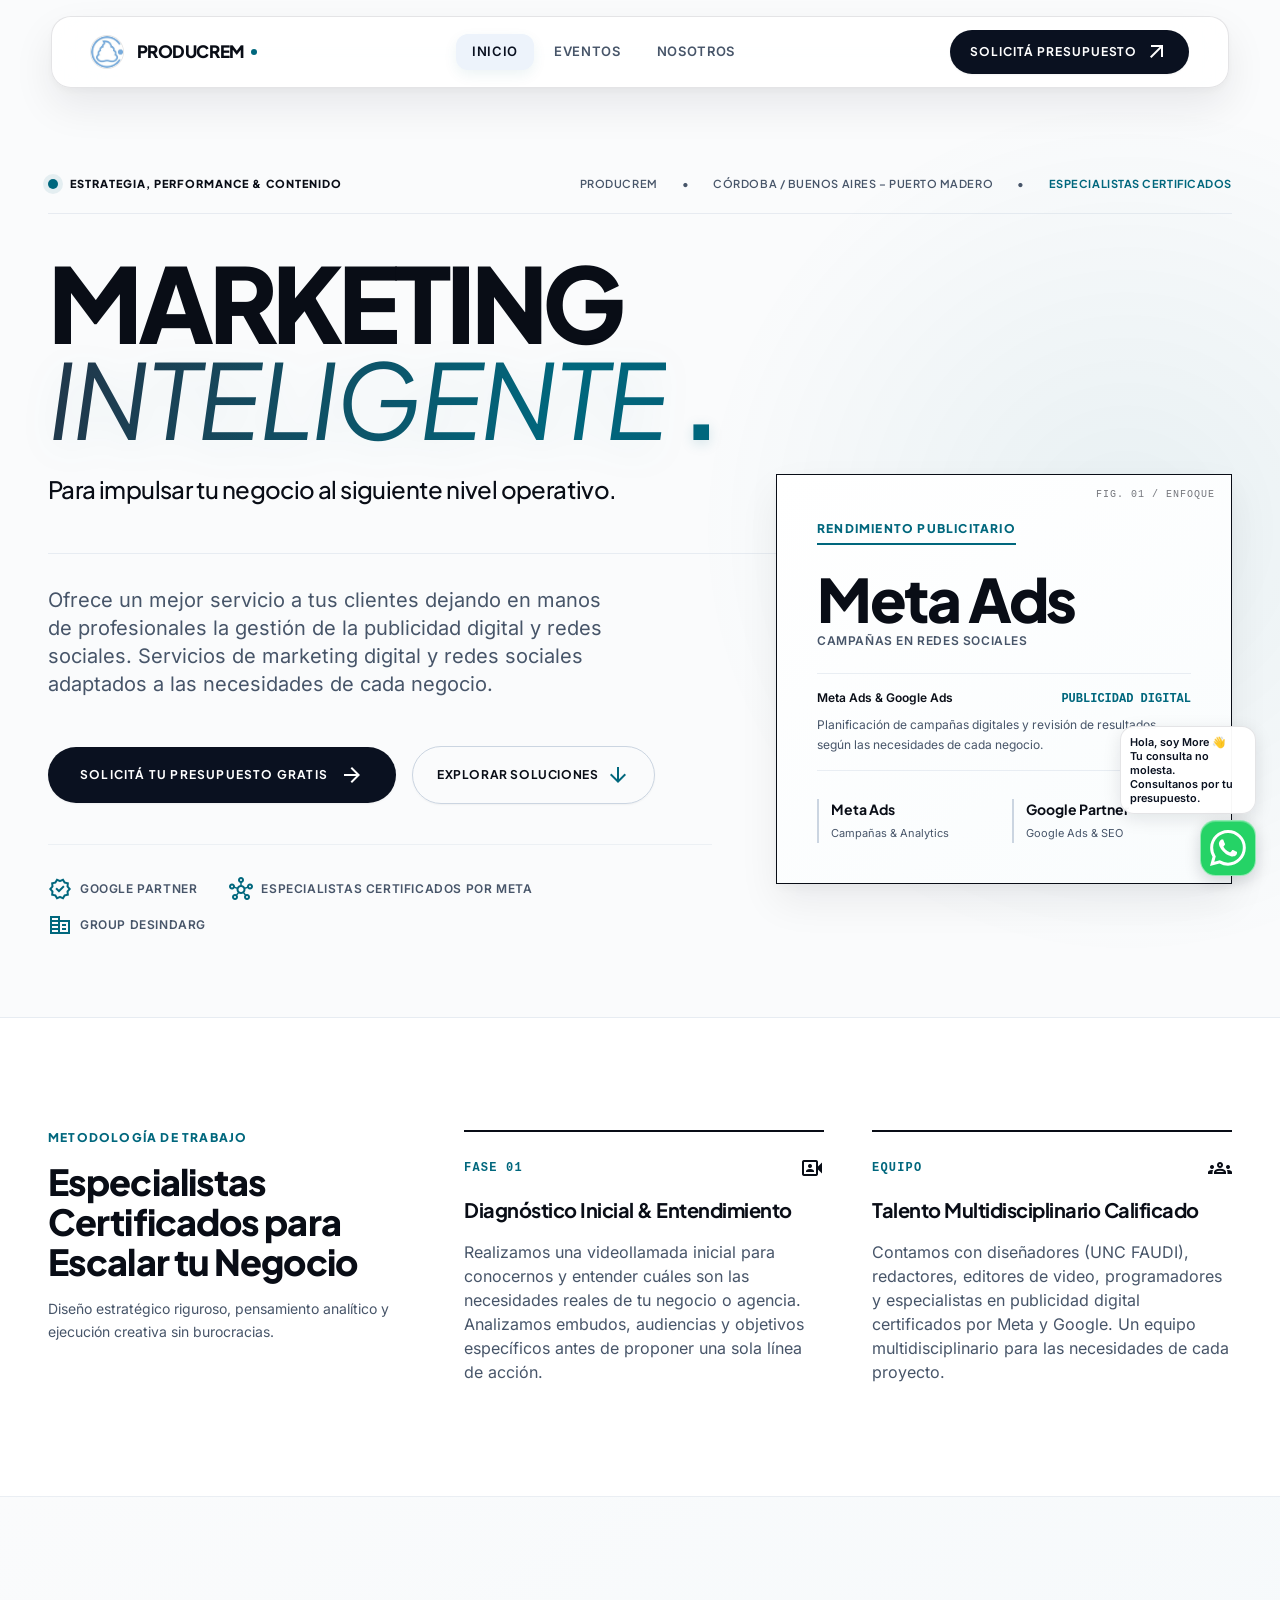
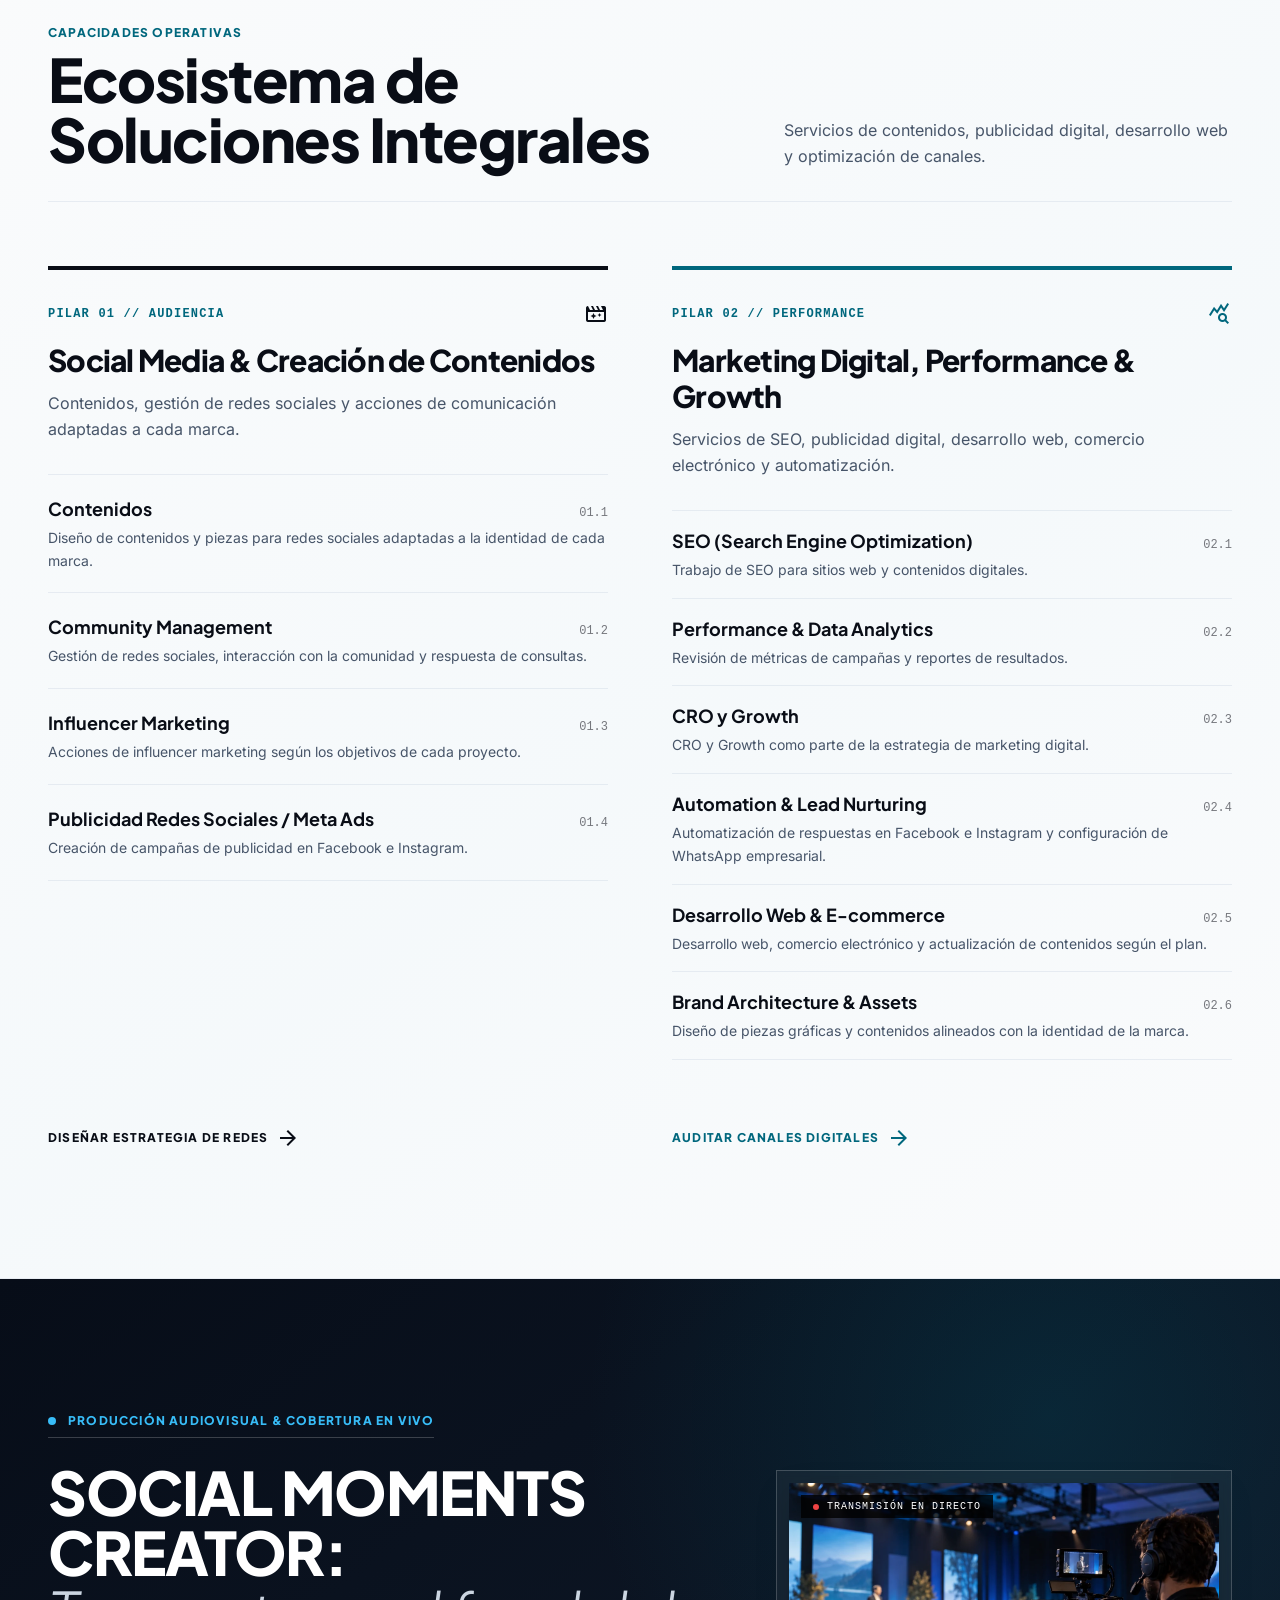
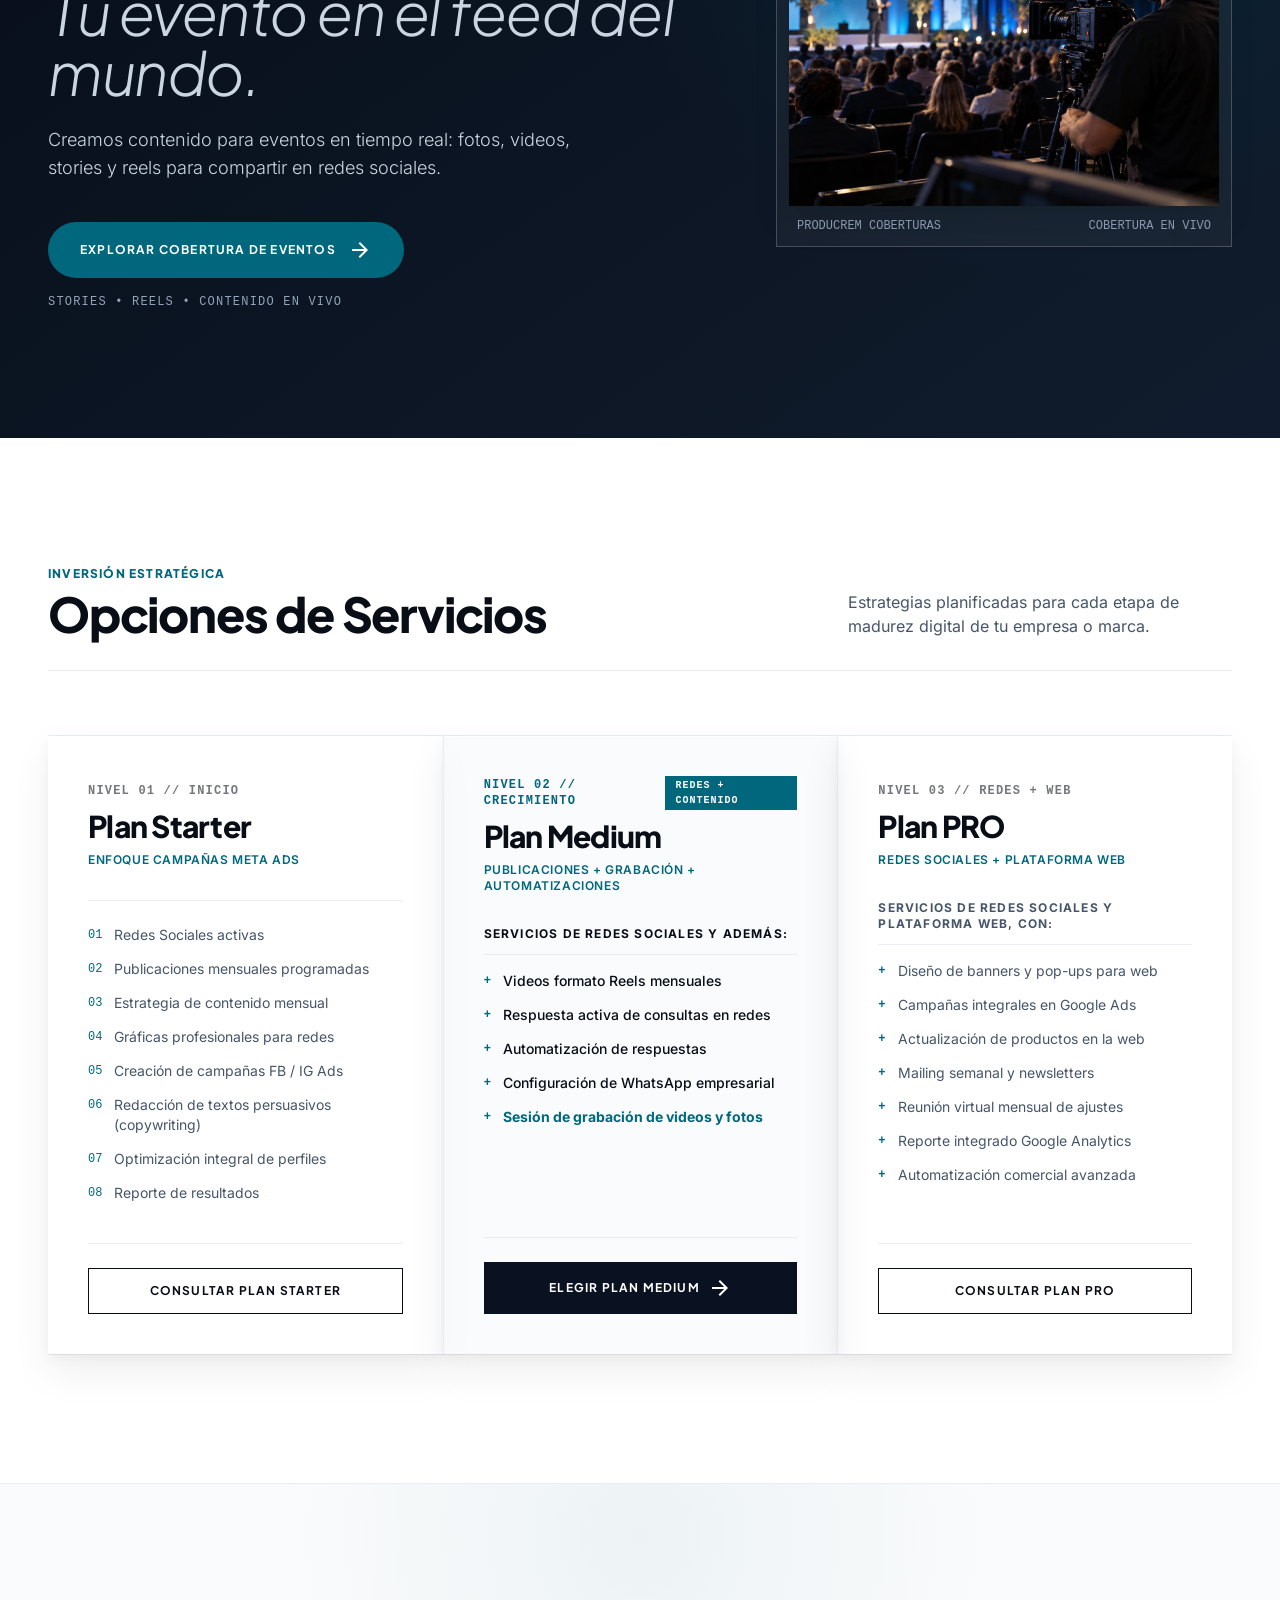
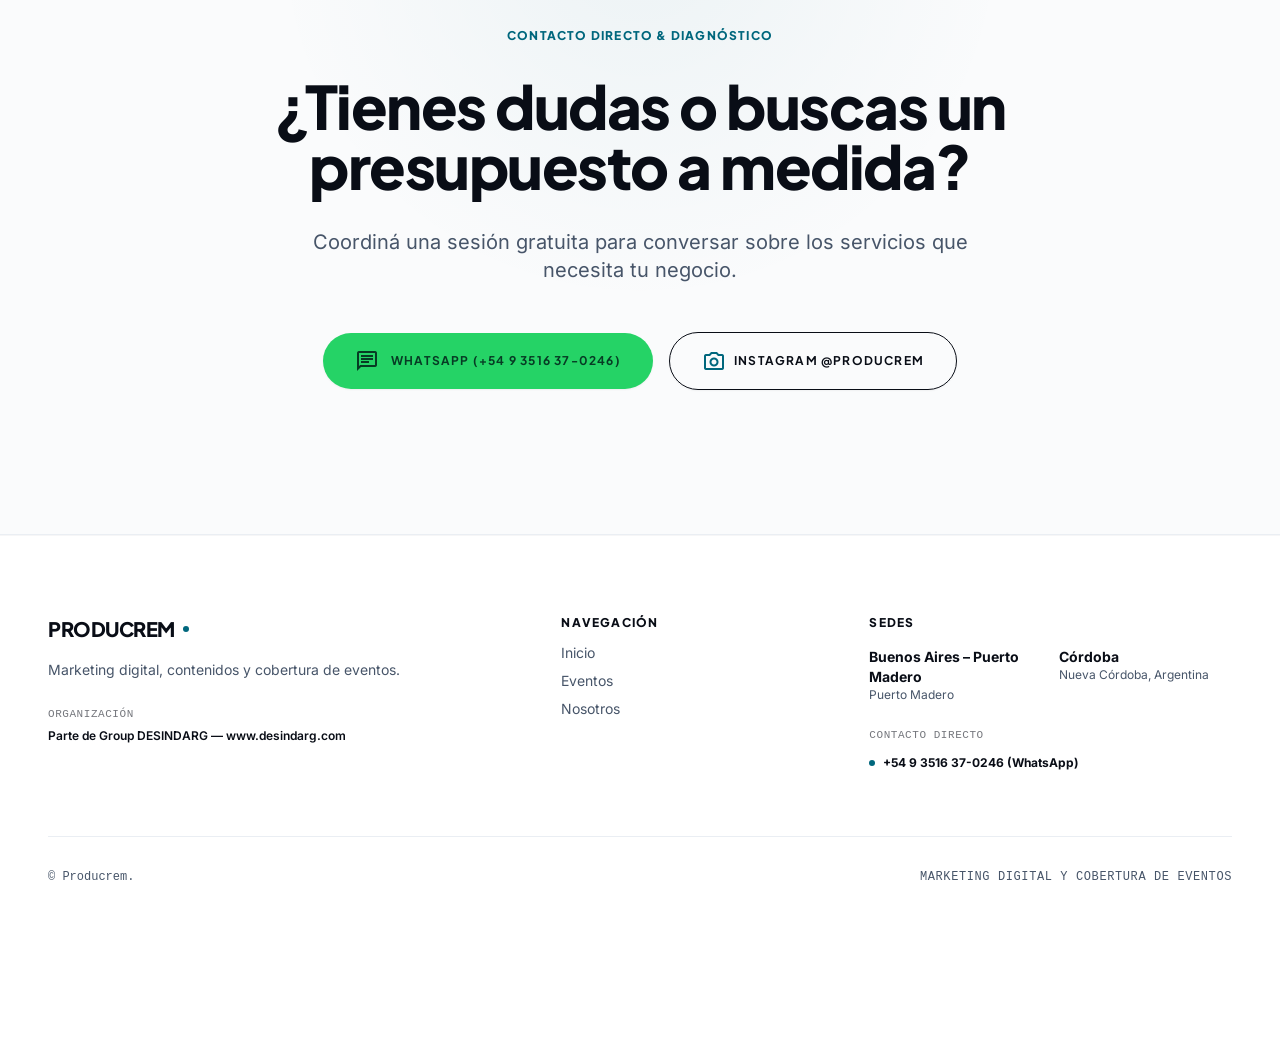
==== commit d3da2cc4: "Add files via upload" ====
--- a/index.html
+++ b/index.html
@@ -82,7 +82,7 @@
 <div class="flex items-center gap-6 font-display text-[11px] uppercase tracking-wider text-on-surface-variant font-semibold">
 <span>Producrem</span>
 <span class="hidden sm:inline">•</span>
-<span class="hidden sm:inline">Córdoba / Barcelona</span>
+<span class="hidden sm:inline">Córdoba / Buenos Aires – Puerto Madero</span>
 <span>•</span>
 <span class="text-secondary font-bold">Especialistas certificados</span>
 </div>
@@ -650,8 +650,8 @@
           </span>
 <div class="grid grid-cols-2 gap-4 text-sm">
 <div>
-<p class="font-bold text-on-surface">Barcelona</p>
-<p class="text-xs text-on-surface-variant">Les Corts, España</p>
+<p class="font-bold text-on-surface">Buenos Aires – Puerto Madero</p>
+<p class="text-xs text-on-surface-variant">Puerto Madero</p>
 </div>
 <div>
 <p class="font-bold text-on-surface">Córdoba</p>
@@ -674,5 +674,5 @@
 </div>
 </div>
 </footer>
-<a class="site-whatsapp-float" href="https://wa.me/5493516370246?text=Hola%2C%20equipo%20de%20Producrem.%20Vi%20su%20sitio%20web%20y%20me%20gustar%C3%ADa%20contarles%20sobre%20mi%20proyecto.%20%C2%BFPodemos%20conversar%3F" target="_blank" rel="noopener noreferrer" aria-label="Escribir a Producrem por WhatsApp (abre una pestaña nueva)" title="Escribir por WhatsApp"><img src="whatsapp-icon.svg" alt="" width="28" height="28" aria-hidden="true"/></a>
+<a class="site-whatsapp-float" href="https://wa.me/5493516370246?text=Hola%2C%20More.%20Quisiera%20consultar%20por%20un%20presupuesto." target="_blank" rel="noopener noreferrer" aria-label="WhatsApp de Producrem. Hola, soy More. Tu consulta no molesta. Consultanos por tu presupuesto. Abre una pestaña nueva" title="Escribir por WhatsApp"><span class="site-whatsapp-message">Hola, soy More 👋<br/>Tu consulta no molesta.<br/>Consultanos por tu presupuesto.</span><span class="site-whatsapp-icon"><img src="whatsapp-icon.svg" alt="" width="28" height="28" aria-hidden="true"/></span></a>
 </body></html>
--- a/site.css
+++ b/site.css
@@ -1,5 +1,6 @@
 /* Small production refinements shared by the three Stitch pages. */
 html { scroll-padding-top: 6rem; }
+.site-polished footer { padding-bottom: 4.5rem; }
 
 a:focus-visible,
 summary:focus-visible {
@@ -243,10 +244,43 @@
 .site-events .site-cine-card img { transition: transform .7s cubic-bezier(.2, .75, .2, 1), filter .7s ease; }
 .site-about .site-team-card:hover { border-color: rgba(0, 103, 125, .20); }
 .site-about .site-location-card:hover { border-color: rgba(0, 103, 125, .18); }
+.site-about .site-about-intro h1 {
+  font-size: clamp(1.68rem, 3.36vw, 2.6rem);
+  line-height: 1.04;
+  letter-spacing: -.045em;
+}
+.site-about .site-about-statement {
+  margin-top: clamp(2rem, 4vw, 3.5rem);
+  line-height: 1.5;
+}
+.site-about .site-about-team { padding-bottom: 1.75rem; }
+.site-about .site-about-credentials {
+  margin-top: 2rem;
+  padding-top: 1.5rem;
+  grid-template-columns: repeat(2, minmax(0, 20rem));
+  justify-content: center;
+  column-gap: 3.5rem;
+  row-gap: 1rem;
+  color: #435063;
+}
+@media (max-width: 899px) {
+  .site-about .site-about-credentials { grid-template-columns: repeat(2, minmax(0, 1fr)); column-gap: 2rem; }
+}
+@media (max-width: 767px) {
+  .site-about .site-about-credentials { grid-template-columns: minmax(0, 1fr); }
+}
+.site-about .site-team-instagram { max-width: 100%; align-items: center; white-space: nowrap; font-size: clamp(.68rem, .85vw, .8rem); }
+.site-about .site-team-instagram svg { flex: none; }
+.site-about .site-about-contact-card { width: min(100%, 31rem); margin-inline: auto; }
+.site-about .site-location-buenos-aires { display: flex; flex-direction: column; }
+.site-about .site-location-buenos-aires > div:last-child { margin-top: auto; }
+.site-about .site-location-buenos-aires > p { margin-bottom: 1.5rem; }
+.site-about .site-about-group-note { padding-block: 2rem; }
+.site-about .site-about-group-note p { margin: 0; color: #435063; font-weight: 600; }
 .site-about main section:first-child .grid > div {
   transition: transform .4s cubic-bezier(.2, .75, .2, 1), color .4s ease;
 }
-.site-about main section:last-child {
+.site-about .site-about-contact {
   background: radial-gradient(circle at 84% 65%, rgba(0, 103, 125, .16), transparent 35%), #0e1c2f;
 }
 
@@ -276,26 +310,43 @@
   right: calc(1.5rem + env(safe-area-inset-right, 0px));
   bottom: calc(1.5rem + env(safe-area-inset-bottom, 0px));
   z-index: 45;
+  display: flex;
+  flex-direction: column;
+  align-items: flex-end;
+  gap: .35rem;
+  max-width: calc(100vw - 2rem);
+  text-decoration: none;
+}
+.site-whatsapp-icon {
   display: grid;
+  flex: none;
   place-items: center;
   width: 3.5rem;
   height: 3.5rem;
-  border: 1px solid rgba(255, 255, 255, .38);
+  border: 1px solid rgba(255, 255, 255, .5);
   border-radius: 28%;
-  background: linear-gradient(155deg, #57f26b 0%, #25d366 54%, #16b934 100%);
-  box-shadow: 0 8px 20px rgba(37, 211, 102, .24), 0 15px 32px rgba(4, 55, 27, .13), inset 0 1px 0 rgba(255, 255, 255, .3);
-  transition: transform .32s cubic-bezier(.2, .75, .2, 1), box-shadow .32s ease, opacity .25s ease, visibility .25s ease;
+  background: #25d366;
+  box-shadow: 0 5px 16px rgba(10, 17, 32, .17), inset 0 1px 0 rgba(255, 255, 255, .25);
+  transition: transform .32s cubic-bezier(.2, .75, .2, 1), box-shadow .32s ease;
 }
 .site-whatsapp-float img { display: block; width: 2.25rem; height: 2.25rem; }
+.site-whatsapp-message {
+  display: block;
+  max-width: 8.5rem;
+  padding: .5rem .55rem;
+  border: 1px solid rgba(10, 17, 32, .11);
+  border-radius: .875rem;
+  background: rgba(255, 255, 255, .97);
+  color: #0a1120;
+  font-family: 'Inter', sans-serif;
+  font-size: .68rem;
+  font-weight: 600;
+  line-height: 1.3;
+  box-shadow: 0 5px 18px rgba(10, 17, 32, .10);
+}
 .site-whatsapp-float:focus-visible {
   outline: 3px solid #075d37;
   outline-offset: 6px;
-  box-shadow: 0 13px 28px rgba(4, 55, 27, .20);
-}
-.site-whatsapp-float.is-obscured {
-  opacity: 0;
-  visibility: hidden;
-  pointer-events: none;
 }
 .site-polished a.site-whatsapp-cta {
   background-color: #25d366;
@@ -332,7 +383,7 @@
   .site-polished header nav a:hover { transform: translateY(-2px); }
   .site-home main h1:hover .site-hero-accent { filter: drop-shadow(0 7px 18px rgba(0, 103, 125, .2)); }
   .site-home main h1:hover .site-hero-dot { transform: translateY(-3px) scale(1.08); }
-  .site-whatsapp-float:hover { transform: translateY(-2px) scale(1.04); box-shadow: 0 11px 25px rgba(37, 211, 102, .3), 0 18px 38px rgba(4, 55, 27, .18), inset 0 1px 0 rgba(255, 255, 255, .3); }
+  .site-whatsapp-float:hover .site-whatsapp-icon { transform: translateY(-2px) scale(1.04); box-shadow: 0 8px 20px rgba(10, 17, 32, .21); }
   .site-home .site-method-card:hover { border-color: #00677d; transform: translateY(-3px); box-shadow: 0 -6px 0 -5px rgba(0, 103, 125, .18); }
   .site-home #ecosistema div.group:hover { background-color: rgba(0, 103, 125, .04); box-shadow: inset 3px 0 0 rgba(0, 103, 125, .38); transform: translateX(4px); }
   .site-home .site-social-frame:hover { transform: translateY(-4px); box-shadow: 0 20px 42px rgba(0, 0, 0, .22); }
@@ -357,10 +408,11 @@
 @media (prefers-reduced-motion: no-preference) {
   .site-reveal-pending {
     opacity: 0;
-    translate: 0 18px;
-    transition: opacity .7s ease, translate .7s cubic-bezier(.2, .75, .2, 1);
+    translate: 0 24px;
+    transition: opacity .8s ease, translate .8s cubic-bezier(.2, .75, .2, 1);
     transition-delay: var(--site-reveal-delay, 0ms);
   }
+  .site-section-reveal.site-reveal-pending { opacity: .72; }
   .site-reveal-pending.site-reveal-visible { opacity: 1; translate: 0 0; }
   .site-home main h1 { animation: site-hero-arrive .85s cubic-bezier(.2, .75, .2, 1) both; }
   .site-home .site-feature-card { animation: site-hero-arrive .8s cubic-bezier(.2, .75, .2, 1) .18s both; }
@@ -370,8 +422,8 @@
   .site-home .site-hero-dot { animation: site-hero-dot-glow 4s ease-in-out infinite; }
 }
 @keyframes site-hero-arrive {
-  from { opacity: .35; translate: 0 12px; }
-  to { opacity: 1; translate: 0 0; }
+  from { opacity: .3; translate: 0 18px; scale: .985; }
+  to { opacity: 1; translate: 0 0; scale: 1; }
 }
 @keyframes site-hero-ink {
   from { background-position: 0% 50%; }
@@ -389,12 +441,13 @@
 
 @media (max-width: 767px) {
   .site-mobile-menu { display: block; }
+  .site-polished footer { padding-bottom: 6rem; }
   .site-whatsapp-float {
     right: calc(1rem + env(safe-area-inset-right, 0px));
     bottom: calc(1rem + env(safe-area-inset-bottom, 0px));
-    width: 3.25rem;
-    height: 3.25rem;
-  }
+  }
+  .site-whatsapp-icon { width: 3.25rem; height: 3.25rem; }
+  .site-whatsapp-message { max-width: min(7.75rem, calc(100vw - 2rem)); font-size: .65rem; }
 }
 
 @media (max-width: 479px) {
@@ -461,10 +514,98 @@
   }
 }
 
+/* Deeper surfaces and interaction, retaining the editorial layout. */
+.site-polished header > div {
+  border-color: rgba(10, 17, 32, .11);
+  background-color: rgba(255, 255, 255, .84);
+  -webkit-backdrop-filter: blur(28px) saturate(1.22);
+  backdrop-filter: blur(28px) saturate(1.22);
+  box-shadow: 0 3px 9px rgba(10, 17, 32, .035), 0 18px 40px rgba(10, 17, 32, .08);
+}
+.site-scrolled.site-polished header > div {
+  background-color: rgba(255, 255, 255, .94);
+  box-shadow: 0 4px 12px rgba(10, 17, 32, .05), 0 20px 44px rgba(10, 17, 32, .13);
+}
+.site-polished header > div > nav a,
+.site-polished footer li a {
+  background-image: linear-gradient(#00677d, #00677d);
+  background-size: 0 1px;
+  background-repeat: no-repeat;
+  background-position: left bottom 2px;
+  transition: color .4s ease, background-size .4s cubic-bezier(.2, .75, .2, 1), transform .4s ease;
+}
+.site-home .site-plan,
+.site-home .site-feature-card,
+.site-events .site-phase-card,
+.site-about .site-team-card,
+.site-about .site-location-card {
+  box-shadow: inset 0 1px 0 rgba(255, 255, 255, .72), 0 4px 12px rgba(10, 17, 32, .04), 0 18px 38px rgba(10, 17, 32, .065);
+}
+.site-events .site-cine-card {
+  box-shadow: inset 0 1px 0 rgba(255, 255, 255, .14), 0 8px 20px rgba(10, 17, 32, .10), 0 24px 42px rgba(10, 17, 32, .08);
+}
+.site-events .site-cine-card::after {
+  box-shadow: inset 0 1px 14px rgba(255, 255, 255, .09), inset 0 -42px 55px rgba(3, 10, 22, .14);
+}
+.site-about .site-team-card img,
+.site-events .site-cine-card img { transition-duration: .55s; }
+.site-home main section:nth-of-type(4) {
+  background: radial-gradient(circle at 82% 18%, rgba(0, 103, 125, .22), transparent 38%), linear-gradient(145deg, #070d18, #101c2d);
+}
+.site-events main section:last-child > div > div {
+  background: radial-gradient(circle at 88% 22%, rgba(0, 103, 125, .22), transparent 38%), linear-gradient(145deg, #0e1c2f, #111f33);
+  box-shadow: 0 12px 28px rgba(10, 17, 32, .12), 0 32px 68px rgba(10, 17, 32, .16);
+}
+.site-about .site-about-contact {
+  background: radial-gradient(circle at 84% 65%, rgba(0, 103, 125, .20), transparent 38%), linear-gradient(145deg, #0e1c2f, #14243a);
+  padding-block: clamp(2rem, 4vw, 2.75rem);
+}
+
+@media (hover: hover) and (pointer: fine) {
+  .site-polished header > div > nav a:hover,
+  .site-polished footer li a:hover { background-size: 100% 1px; }
+  .site-home .site-method-card:hover { transform: translateY(-5px); box-shadow: 0 12px 26px rgba(10, 17, 32, .075); }
+  .site-home #ecosistema div.group:hover { transform: translateY(-4px); box-shadow: inset 3px 0 0 rgba(0, 103, 125, .38), 0 12px 26px rgba(10, 17, 32, .055); }
+  .site-home .site-plan:hover,
+  .site-home .site-feature-card:hover,
+  .site-events .site-phase-card:hover,
+  .site-about .site-location-card:hover { transform: translateY(-6px); box-shadow: 0 10px 22px rgba(10, 17, 32, .08), 0 28px 52px rgba(10, 17, 32, .12); }
+  .site-about .site-team-card:hover { transform: translateY(-7px); box-shadow: inset 0 1px 0 rgba(255, 255, 255, .8), 0 12px 24px rgba(10, 17, 32, .08), 0 30px 56px rgba(10, 17, 32, .15); }
+  .site-events .site-cine-card:hover { transform: translateY(-6px); box-shadow: 0 14px 28px rgba(10, 17, 32, .13), 0 32px 62px rgba(10, 17, 32, .17); }
+  .site-events .site-cine-card:hover img,
+  .site-about .site-team-card:hover img { transform: scale(1.05); }
+  .site-events .site-pillar:hover { transform: translateY(-4px); box-shadow: inset 3px 0 0 rgba(0, 103, 125, .26), 0 12px 24px rgba(10, 17, 32, .055); }
+  .site-events .site-pillar:hover > div:first-child span { color: #00677d; transform: translateX(8px); }
+  .site-polished :is(header, main) a[href^="https://wa.me/"][class*="bg-"]:hover,
+  .site-home main a[data-path="eventos"][class*="bg-"]:hover,
+  .site-home main a[href="#ecosistema"]:hover,
+  .site-home .site-plan a:hover {
+    transform: translateY(-3px) scale(1.03);
+    filter: brightness(1.04);
+    box-shadow: 0 8px 16px rgba(10, 17, 32, .10), 0 18px 32px rgba(10, 17, 32, .15);
+  }
+}
+
+@media (prefers-reduced-motion: no-preference) {
+  .site-home main section:first-child > div > div:first-child,
+  .site-events main section:first-child > div > div:first-child,
+  .site-about main section:first-child > div:first-child {
+    animation: site-hero-arrive .7s cubic-bezier(.2, .75, .2, 1) both;
+  }
+}
+
 @media (max-width: 399px) {
   .site-about .site-contact-button { padding-inline: 1rem; font-size: .9rem; }
   .site-about .site-contact-icon,
   .site-about .site-contact-arrow { display: none; }
+}
+
+@media (max-width: 639px) {
+  .site-about main .site-about-intro h1.font-headline-xl {
+    font-size: clamp(1.48rem, 6vw, 1.92rem);
+    line-height: 1.04;
+    letter-spacing: -.045em;
+  }
 }
 
 @media (prefers-reduced-motion: reduce) {
